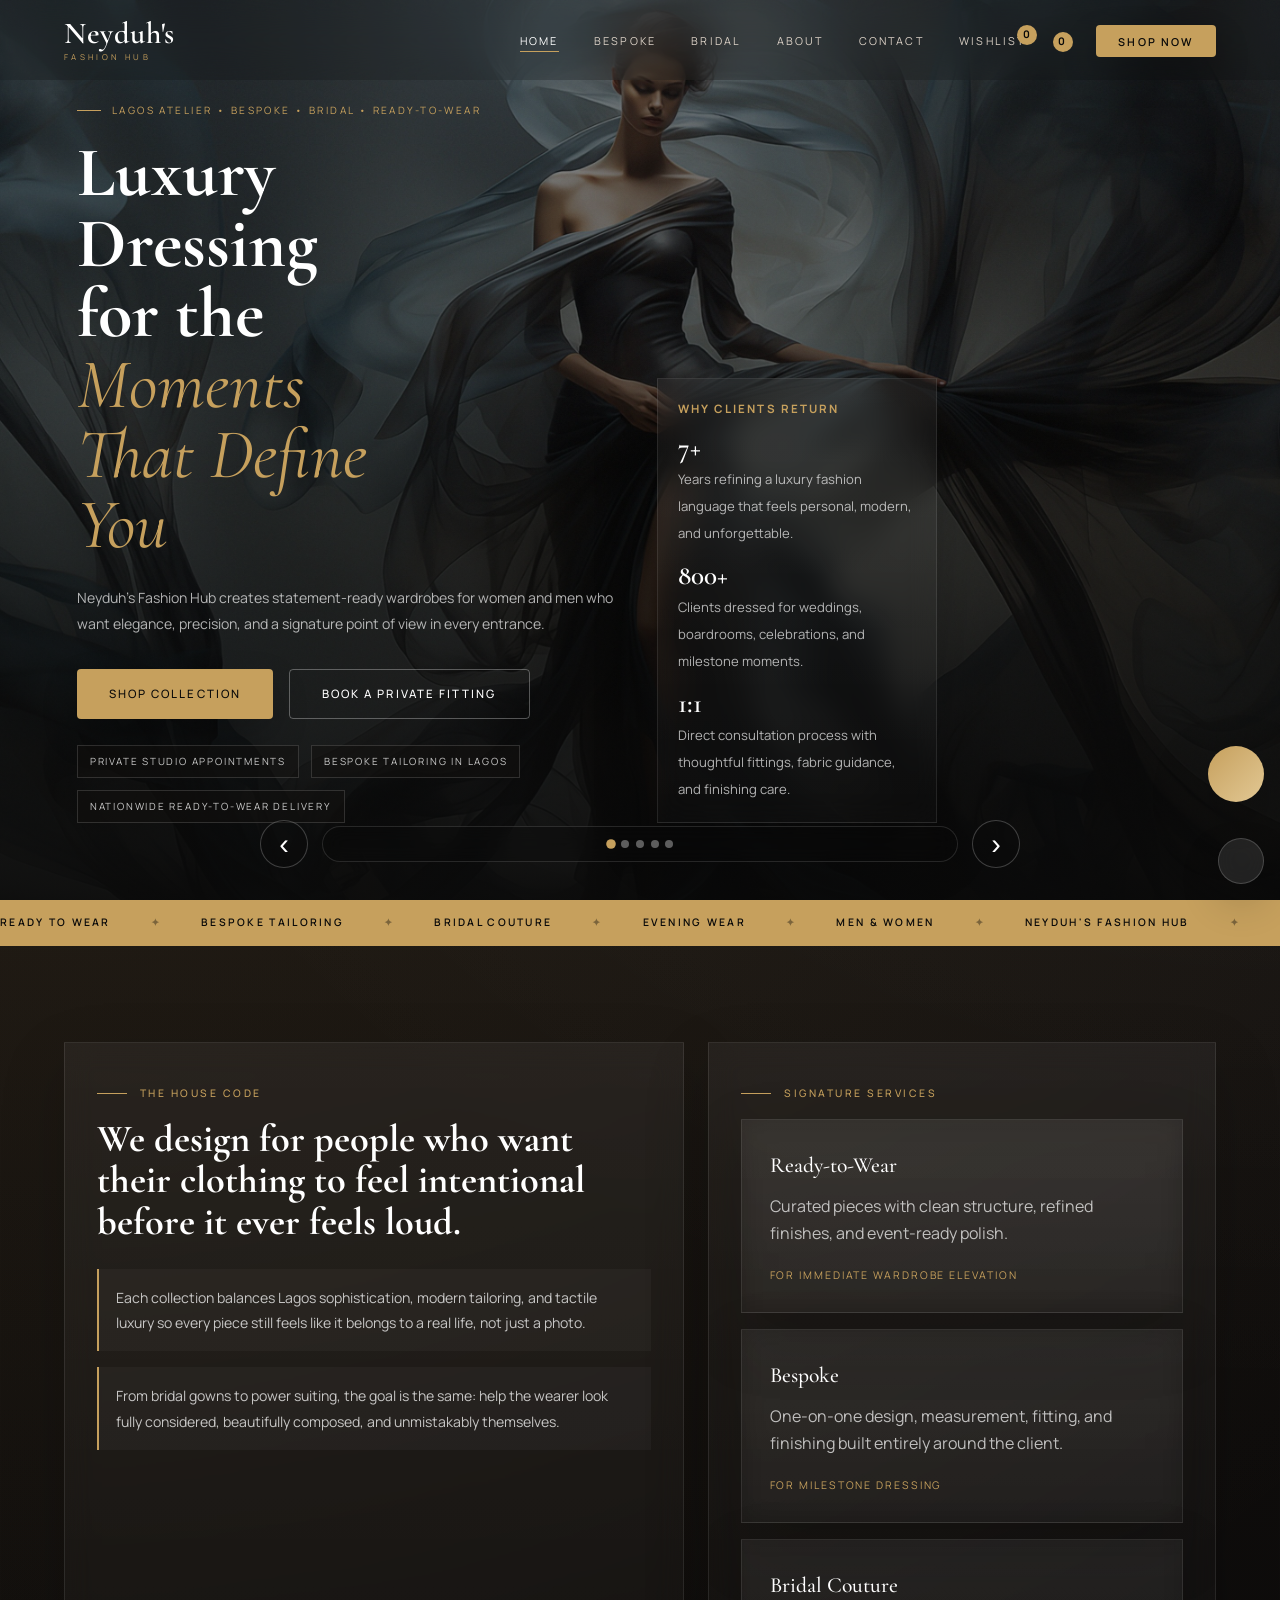
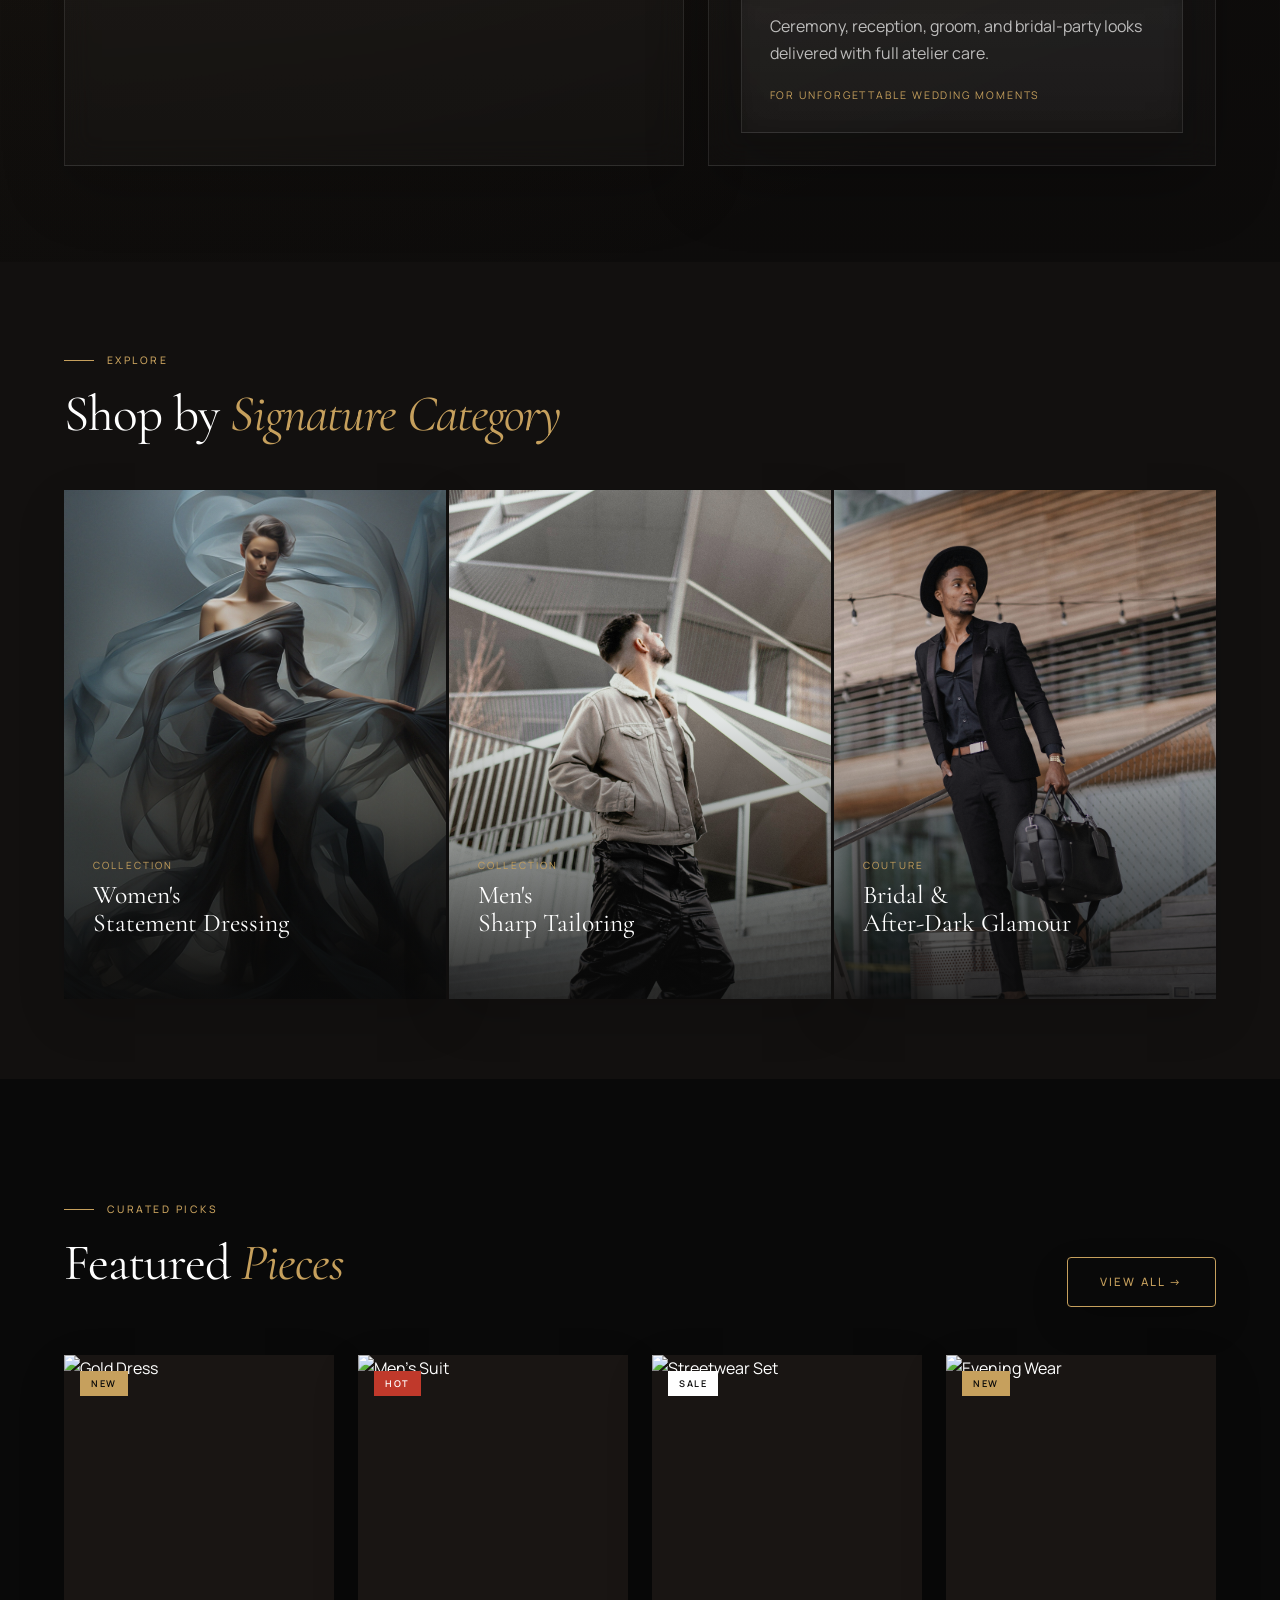
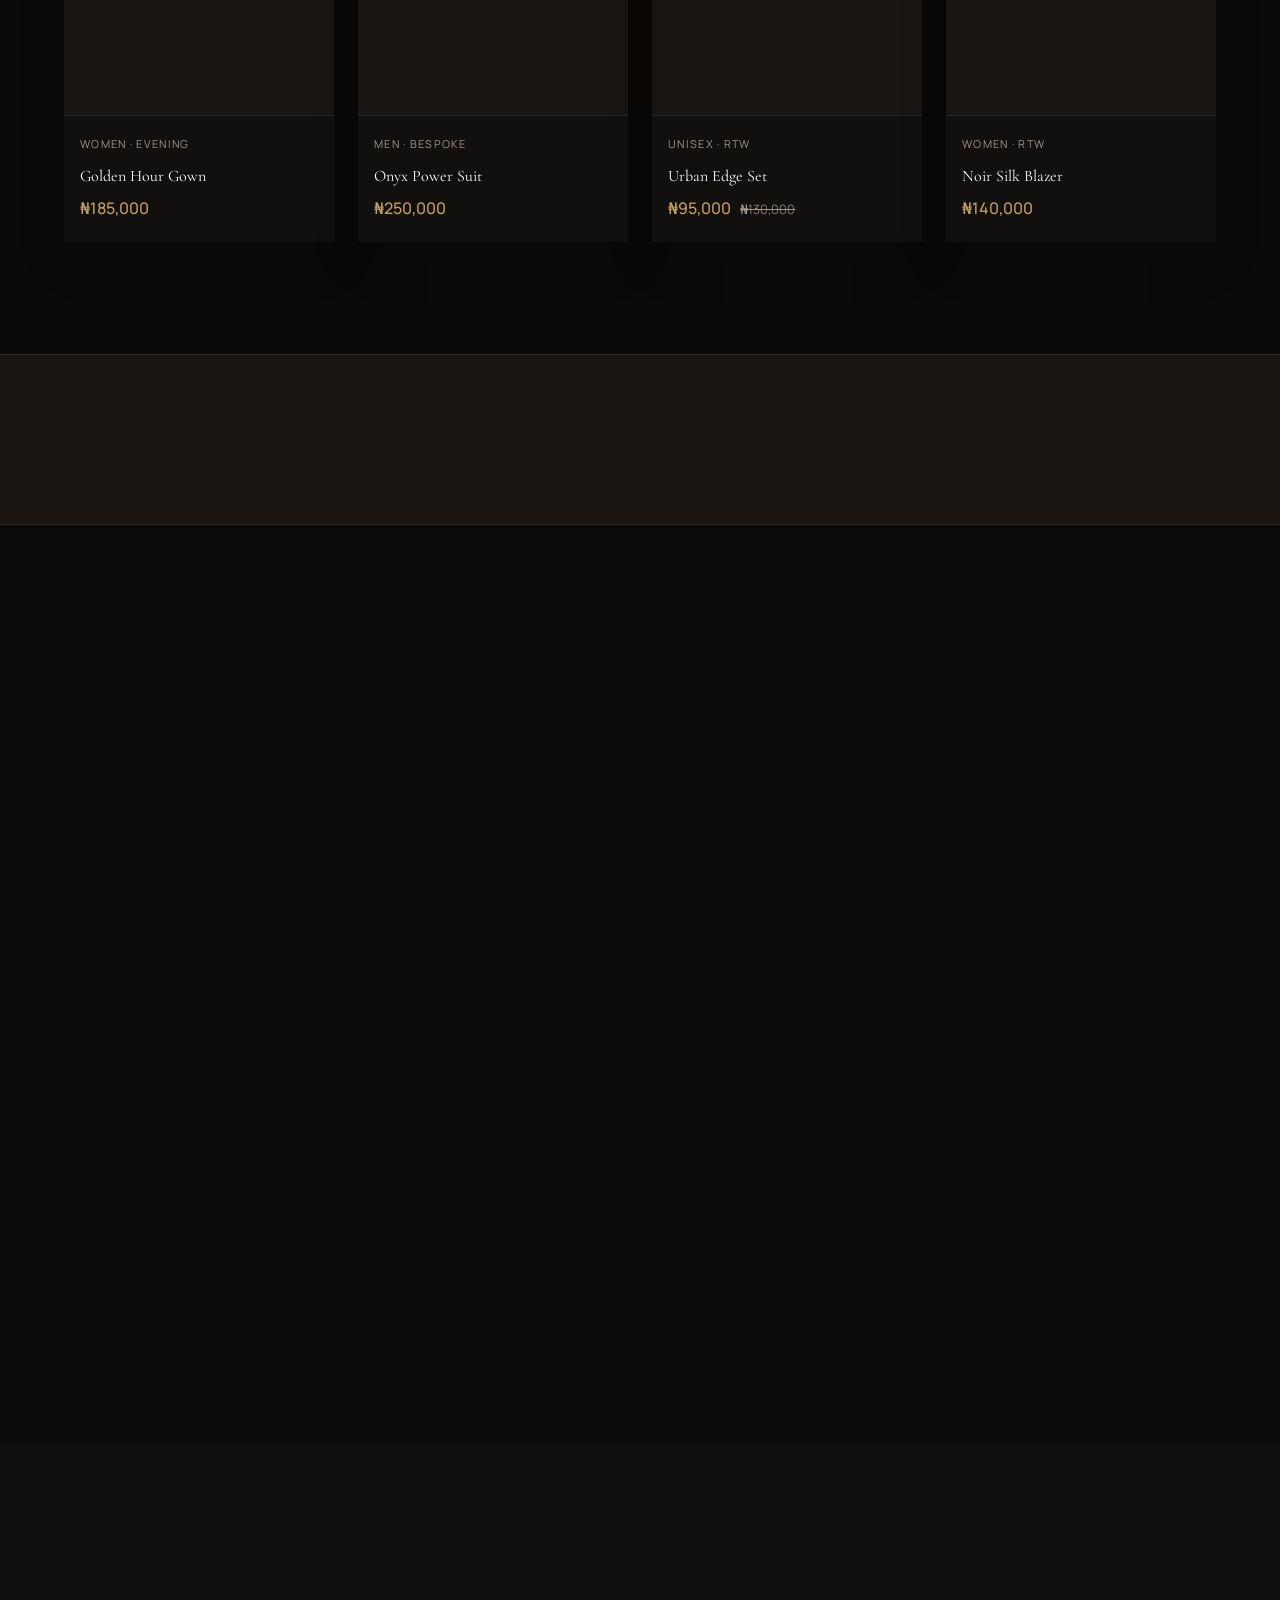
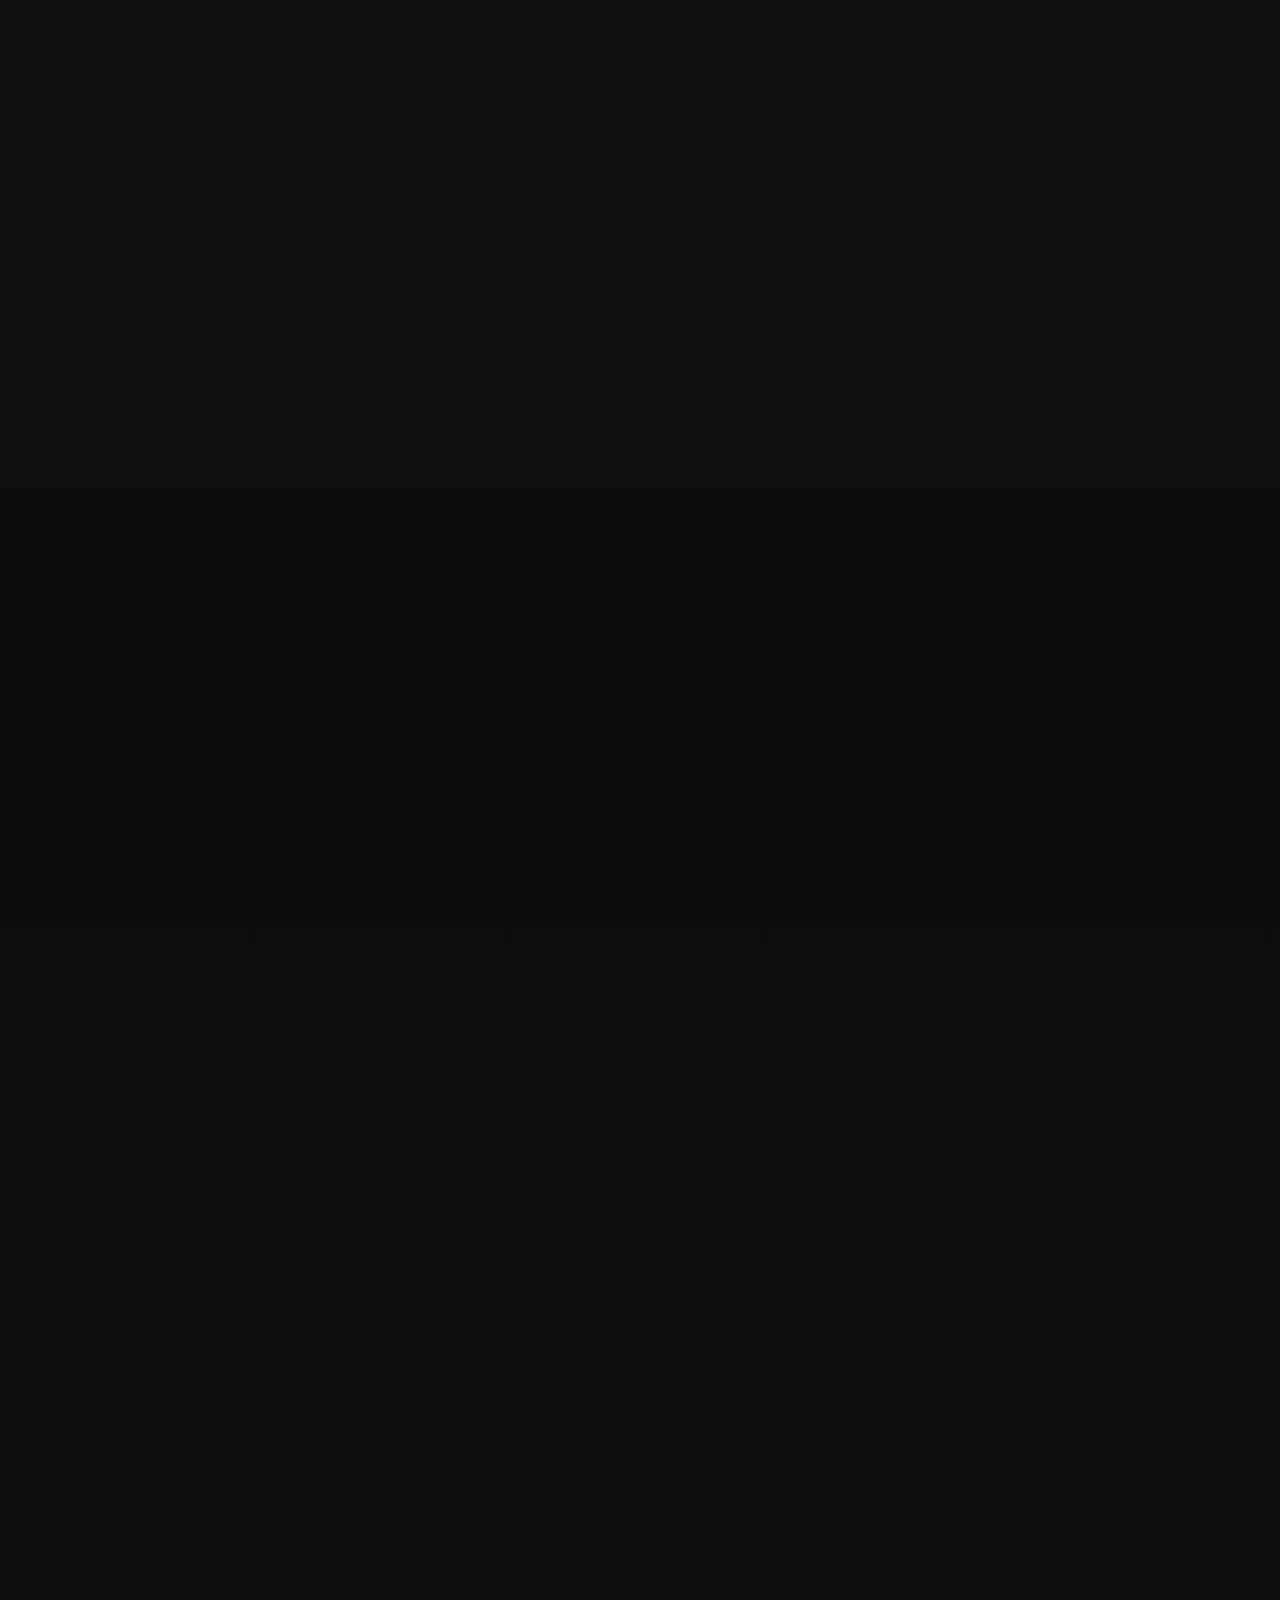
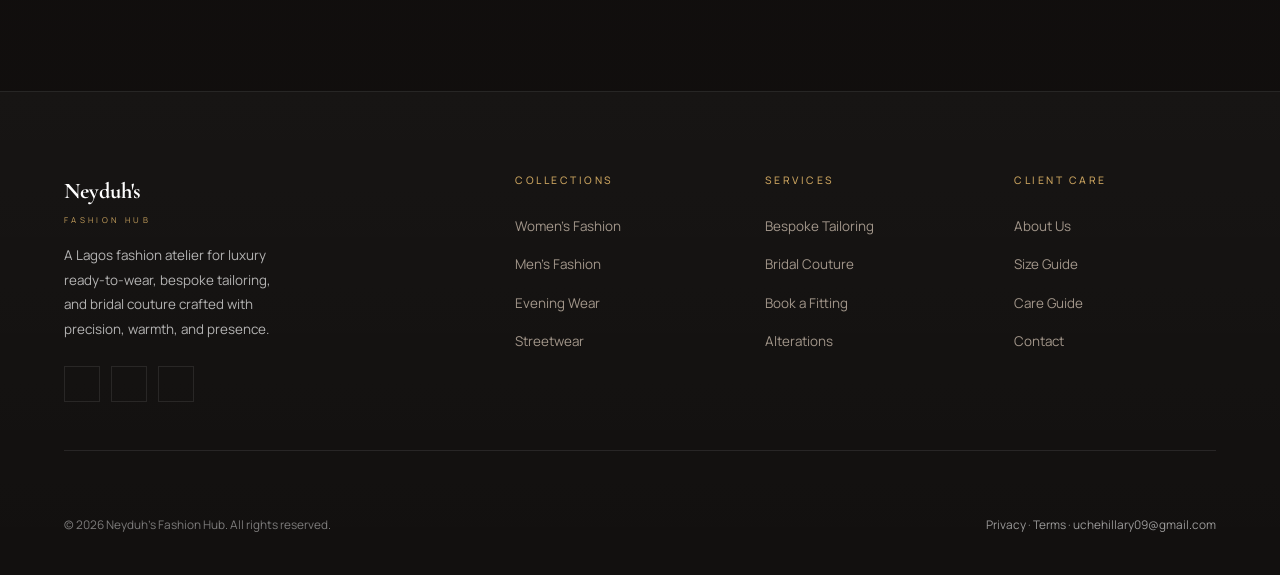
==== index.html @ 530072f4 "initial commit" ====
﻿<!DOCTYPE html>
<html lang="en">
<head>
  <meta charset="UTF-8"/>
  <meta name="viewport" content="width=device-width, initial-scale=1.0"/>
  <title>Neyduh's Fashion Hub | Lagos Luxury Fashion Atelier</title>
  <meta name="description" content="Neyduh's Fashion Hub is a Lagos fashion atelier creating luxury ready-to-wear, bespoke tailoring, and bridal couture for women and men."/>
  <meta name="theme-color" content="#090909"/>
  <link rel="stylesheet" href="style.css"/>
  <link rel="stylesheet" href="https://cdnjs.cloudflare.com/ajax/libs/font-awesome/7.0.1/css/all.min.css">
</head>
<body class="home-page">

<a class="skip-link" href="#mainContent">Skip to content</a>

<!-- NAV -->
<nav class="nav">
  <a href="index.html" class="nav-logo">
    Neyduh's
    <span>Fashion Hub</span>
  </a>
  <ul class="nav-links">
    <li><a href="index.html" class="active">Home</a></li>
    <li><a href="bespoke.html">Bespoke</a></li>
    <li><a href="bridal.html">Bridal</a></li>
    <li><a href="about.html">About</a></li>
    <li><a href="contact.html">Contact</a></li>
    <li style="position:relative;"><a href="wishlist.html">Wishlist <span id="wishlistBadge" style="position:absolute;top:-8px;right:-12px;background:var(--gold);color:var(--black);width:20px;height:20px;border-radius:50%;display:flex;align-items:center;justify-content:center;font-size:0.65rem;font-weight:700;">0</span></a></li>
    <li style="position:relative;"><a href="cart.html"><i class="fa-solid fa-shopping-cart" style="font-size:1.1rem;"></i> <span id="cartBadge" style="position:absolute;top:-8px;right:-12px;background:var(--gold);color:var(--black);width:20px;height:20px;border-radius:50%;display:flex;align-items:center;justify-content:center;font-size:0.65rem;font-weight:700;">0</span></a></li>
    <li><a href="shop.html" class="nav-shop-btn">Shop Now</a></li>
  </ul>
  <button class="hamburger" aria-label="Menu" aria-expanded="false">
    <span></span><span></span><span></span>
  </button>
</nav>

<main id="mainContent">

<!-- HERO -->
<section class="hero">
  <div class="hero-slider-wrap">
    <div class="hero-left-img hero-slider" data-slider>
      <div class="hero-slide is-active">
        <img src="images/bluext2-ai-generated-8376452.jpg" alt="Fashion editorial look"/>
      </div>
      <div class="hero-slide">
        <img src="images/ben-iwara-Gs8BR2bjUgE-unsplash.jpg" alt="Atelier fashion portrait"/>
      </div>
      <div class="hero-slide">
        <img src="images/ayo-ogunseinde-UqT55tGBqzI-unsplash.jpg" alt="Luxury fashion portrait"/>
      </div>
      <div class="hero-slide">
        <img src="images/holly-pezant-anAbPzVEKSI-unsplash.jpg" alt="Couture bridal editorial"/>
      </div>
      <div class="hero-slide">
        <img src="images/trieuthien-fashion-show-8111584.jpg" alt="Runway-inspired fashion showcase"/>
      </div>
      <div class="hero-slider-controls" aria-label="Hero image slider controls">
        <button class="hero-slider-arrow" type="button" data-slider-prev aria-label="Previous slide">&#8249;</button>
        <div class="hero-slider-dots" role="tablist" aria-label="Select hero image">
          <button class="hero-slider-dot is-active" type="button" data-slider-dot aria-label="Show slide 1" aria-selected="true"></button>
          <button class="hero-slider-dot" type="button" data-slider-dot aria-label="Show slide 2" aria-selected="false"></button>
          <button class="hero-slider-dot" type="button" data-slider-dot aria-label="Show slide 3" aria-selected="false"></button>
          <button class="hero-slider-dot" type="button" data-slider-dot aria-label="Show slide 4" aria-selected="false"></button>
          <button class="hero-slider-dot" type="button" data-slider-dot aria-label="Show slide 5" aria-selected="false"></button>
        </div>
        <button class="hero-slider-arrow" type="button" data-slider-next aria-label="Next slide">&#8250;</button>
      </div>
    </div>
    <div class="hero-left-overlay"></div>
    <div class="hero-text">
      <div class="hero-tag">Lagos Atelier • Bespoke • Bridal • Ready-to-Wear</div>
      <div class="hero-intro-grid">
        <div class="hero-copy">
          <h1>Luxury Dressing for the <em>Moments That Define You</em></h1>
          <p class="hero-desc">Neyduh's Fashion Hub creates statement-ready wardrobes for women and men who want elegance, precision, and a signature point of view in every entrance.</p>
          <div class="hero-btns">
            <a href="shop.html" class="btn btn-gold">Shop Collection</a>
            <a href="contact.html" class="btn btn-outline">Book a Private Fitting</a>
          </div>
          <div class="hero-trust">
            <span>Private studio appointments</span>
            <span>Bespoke tailoring in Lagos</span>
            <span>Nationwide ready-to-wear delivery</span>
          </div>
        </div>
        <aside class="hero-aside-card reveal">
          <h3>Why Clients Return</h3>
          <div class="hero-aside-list">
            <div class="hero-aside-item">
              <strong>7+</strong>
              <span>Years refining a luxury fashion language that feels personal, modern, and unforgettable.</span>
            </div>
            <div class="hero-aside-item">
              <strong>800+</strong>
              <span>Clients dressed for weddings, boardrooms, celebrations, and milestone moments.</span>
            </div>
            <div class="hero-aside-item">
              <strong>1:1</strong>
              <span>Direct consultation process with thoughtful fittings, fabric guidance, and finishing care.</span>
            </div>
          </div>
        </aside>
      </div>
    </div>
  </div>
</section>

<!-- MARQUEE -->
<div class="marquee-strip">
  <div class="marquee-inner">
    <span>Ready to Wear</span><span class="dot"> ✦ </span>
    <span>Bespoke Tailoring</span><span class="dot"> ✦ </span>
    <span>Bridal Couture</span><span class="dot"> ✦ </span>
    <span>Evening Wear</span><span class="dot"> ✦ </span>
    <span>Men & Women</span><span class="dot"> ✦ </span>
    <span>Neyduh's Fashion Hub</span><span class="dot"> ✦ </span>
    <span>Premium Quality</span><span class="dot"> ✦ </span>
    <span>Private Fittings</span><span class="dot"> ✦ </span>
    <span>Ready to Wear</span><span class="dot"> ✦ </span>
    <span>Bespoke Tailoring</span><span class="dot"> ✦ </span>
    <span>Bridal Couture</span><span class="dot"> ✦ </span>
    <span>Evening Wear</span><span class="dot"> ✦ </span>
    <span>Men & Women</span><span class="dot"> ✦ </span>
    <span>Neyduh's Fashion Hub</span><span class="dot"> ✦ </span>
    <span>Premium Quality</span><span class="dot"> ✦ </span>
    <span>Private Fittings</span><span class="dot"> ✦ </span>
  </div>
</div>

<section class="brand-manifesto">
  <div class="manifesto-grid">
    <div class="manifesto-panel reveal">
      <div class="label">The House Code</div>
      <h2 class="manifesto-copy">We design for people who want their clothing to feel intentional before it ever feels loud.</h2>
      <div class="manifesto-notes">
        <div class="manifesto-note">Each collection balances Lagos sophistication, modern tailoring, and tactile luxury so every piece still feels like it belongs to a real life, not just a photo.</div>
        <div class="manifesto-note">From bridal gowns to power suiting, the goal is the same: help the wearer look fully considered, beautifully composed, and unmistakably themselves.</div>
      </div>
    </div>
    <div class="manifesto-panel reveal">
      <div class="label">Signature Services</div>
      <div class="service-grid">
        <article class="service-card">
          <h3>Ready-to-Wear</h3>
          <p>Curated pieces with clean structure, refined finishes, and event-ready polish.</p>
          <div class="service-meta">For immediate wardrobe elevation</div>
        </article>
        <article class="service-card">
          <h3>Bespoke</h3>
          <p>One-on-one design, measurement, fitting, and finishing built entirely around the client.</p>
          <div class="service-meta">For milestone dressing</div>
        </article>
        <article class="service-card">
          <h3>Bridal Couture</h3>
          <p>Ceremony, reception, groom, and bridal-party looks delivered with full atelier care.</p>
          <div class="service-meta">For unforgettable wedding moments</div>
        </article>
      </div>
    </div>
  </div>
</section>

<!-- CATEGORIES -->
<section class="categories-section">
  <div class="label reveal">Explore</div>
  <h2 class="section-title reveal">Shop by <em>Signature Category</em></h2>
  <div class="cat-grid">
    <a href="shop.html?cat=women" class="cat-card reveal">
      <img src="images/bluext2-ai-generated-8376452.jpg" alt="Women's fashion collection" style="object-position:top"/>
      <div class="cat-overlay">
        <div class="cat-label">Collection</div>
        <div class="cat-name">Women's<br>Statement Dressing</div>
        <div class="cat-link">Explore →</div>
      </div>
    </a>
    <a href="shop.html?cat=men" class="cat-card reveal">
      <img src="images/filip-rankovic-grobgaard-fDeUJwHy9RA-unsplash.jpg" alt="Men's fashion collection" style="object-position:top"/>
      <div class="cat-overlay">
        <div class="cat-label">Collection</div>
        <div class="cat-name">Men's<br>Sharp Tailoring</div>
        <div class="cat-link">Explore →</div>
      </div>
    </a>
    <a href="bridal.html" class="cat-card reveal">
      <img src="images/holly-pezant-anAbPzVEKSI-unsplash.jpg" alt="Bridal couture collection" style="object-position:top"/>
      <div class="cat-overlay">
        <div class="cat-label">Couture</div>
        <div class="cat-name">Bridal &<br>After-Dark Glamour</div>
        <div class="cat-link">Explore →</div>
      </div>
    </a>
  </div>
</section>

<!-- FEATURED PIECES -->
<section class="featured-section">
  <div style="display:flex;align-items:flex-start;justify-content:space-between;flex-wrap:wrap;gap:1rem;margin-bottom:3rem;">
    <div>
      <div class="label reveal">Curated Picks</div>
      <h2 class="section-title reveal">Featured <em>Pieces</em></h2>
    </div>
    <a href="shop.html" class="btn btn-outline-gold reveal" style="align-self:flex-end;">View All →</a>
  </div>
  <div class="featured-grid">
    <div class="featured-card reveal">
      <div class="featured-img">
        <img src="https://images.unsplash.com/photo-1594938298603-c8148c4dae35?w=600&q=80" alt="Gold Dress" style="object-position:top"/>
        <div class="featured-badge badge-new">New</div>
      </div>
      <div class="featured-info">
        <div class="featured-type">Women · Evening</div>
        <div class="featured-name">Golden Hour Gown</div>
        <div class="featured-price">₦185,000</div>
      </div>
    </div>
    <div class="featured-card reveal">
      <div class="featured-img">
        <img src="https://images.unsplash.com/photo-1607522370275-f14206abe5d3?w=600&q=80" alt="Men's Suit" style="object-position:top"/>
        <div class="featured-badge badge-hot">Hot</div>
      </div>
      <div class="featured-info">
        <div class="featured-type">Men · Bespoke</div>
        <div class="featured-name">Onyx Power Suit</div>
        <div class="featured-price">₦250,000</div>
      </div>
    </div>
    <div class="featured-card reveal">
      <div class="featured-img">
        <img src="https://images.unsplash.com/photo-1558618666-fcd25c85cd64?w=600&q=80" alt="Streetwear Set" style="object-position:top"/>
        <div class="featured-badge badge-sale">Sale</div>
      </div>
      <div class="featured-info">
        <div class="featured-type">Unisex · RTW</div>
        <div class="featured-name">Urban Edge Set</div>
        <div class="featured-price">₦95,000 <del>₦130,000</del></div>
      </div>
    </div>
    <div class="featured-card reveal">
      <div class="featured-img">
        <img src="https://images.unsplash.com/photo-1469334031218-e382a71b716b?w=600&q=80" alt="Evening Wear" style="object-position:top"/>
        <div class="featured-badge badge-new">New</div>
      </div>
      <div class="featured-info">
        <div class="featured-type">Women · RTW</div>
        <div class="featured-name">Noir Silk Blazer</div>
        <div class="featured-price">₦140,000</div>
      </div>
    </div>
  </div>
</section>

<!-- STATS -->
<div class="stats-bar">
  <div class="stats-inner">
    <div>
      <div class="stat-num reveal" data-target="7" data-suffix="+">7+</div>
      <div class="stat-label reveal">Years in Fashion</div>
    </div>
    <div>
      <div class="stat-num reveal" data-target="800" data-suffix="+">800+</div>
      <div class="stat-label reveal">Happy Clients</div>
    </div>
    <div>
      <div class="stat-num reveal" data-target="500" data-suffix="+">500+</div>
      <div class="stat-label reveal">Pieces Created</div>
    </div>
    <div>
      <div class="stat-num reveal" data-target="100" data-suffix="%">100%</div>
      <div class="stat-label reveal">Satisfaction Rate</div>
    </div>
  </div>
</div>

<section class="atelier-section">
  <div class="atelier-grid">
    <div class="atelier-image reveal">
      <img src="images/ben-iwara-HTx0r7lJvbk-unsplash.jpg" alt="Designer working on luxury tailoring details"/>
    </div>
    <div class="atelier-card reveal">
      <div class="label">Atelier Experience</div>
      <h2 class="section-title">From First Consultation to <em>Final Reveal</em></h2>
      <p class="section-sub">The Neyduh process is calm, hands-on, and deeply considered. We guide fit, proportion, fabrication, and finishing so the final garment feels effortless on the body and unmistakable in the room.</p>
      <ul class="atelier-list">
        <li><strong>Private design consultation:</strong> we begin with the occasion, mood, body language, and the image you want to leave behind.</li>
        <li><strong>Fabric and silhouette direction:</strong> we help you choose drape, weight, finish, and detailing that match your exact moment.</li>
        <li><strong>Fittings and refinements:</strong> nothing is rushed. Every adjustment is made until the piece carries the right presence.</li>
      </ul>
      <a href="bespoke.html" class="btn btn-gold">Explore Bespoke</a>
    </div>
  </div>
</section>

<!-- TESTIMONIALS -->
<section class="testimonials-section">
  <div class="label reveal">Client Love</div>
  <h2 class="section-title reveal">What They're <em>Saying</em></h2>
  <div class="t-grid">
    <div class="t-card reveal">
      <div class="t-stars">★★★★★</div>
      <p>Neyduh's completely transformed my wardrobe. The bespoke suit I got for my promotion ceremony was absolutely impeccable. Worth every kobo.</p>
      <div class="t-author">
        <div class="t-avatar">BO</div>
        <div>
          <div class="t-name">Babatunde Oyelaran</div>
          <div class="t-role">Corporate Executive, Lagos</div>
        </div>
      </div>
    </div>
    <div class="t-card reveal">
      <div class="t-stars">★★★★★</div>
      <p>My wedding gown was a literal dream. They listened to every detail I described and delivered something even better than I imagined. Absolutely magical.</p>
      <div class="t-author">
        <div class="t-avatar">CI</div>
        <div>
          <div class="t-name">Chioma Ike</div>
          <div class="t-role">Bride, Class of 2024</div>
        </div>
      </div>
    </div>
    <div class="t-card reveal">
      <div class="t-stars">★★★★★</div>
      <p>I've shopped here 4 times now. The quality never disappoints. Their RTW pieces are premium and the service is always warm and professional.</p>
      <div class="t-author">
        <div class="t-avatar">FA</div>
        <div>
          <div class="t-name">Fatima Abubakar</div>
          <div class="t-role">Fashion Blogger, Abuja</div>
        </div>
      </div>
    </div>
  </div>
</section>

<section class="concierge-section">
  <div class="concierge-grid">
    <div class="concierge-panel reveal">
      <div class="label">Luxury Concierge</div>
      <h2 class="section-title">Need Something More <em>Personal?</em></h2>
      <p>If you have an event date, a wedding brief, or a wardrobe gap that needs solving beautifully, start with a direct conversation. We will guide the right service, timeline, and next step without guesswork.</p>
      <ul class="concierge-list">
        <li><strong>Ready-to-wear enquiries</strong> for sizes, pricing, delivery, and availability.</li>
        <li><strong>Bespoke consultations</strong> for custom suits, occasionwear, and statement looks.</li>
        <li><strong>Bridal planning</strong> for gowns, groom looks, bridesmaids, and reception changes.</li>
      </ul>
      <div class="hero-btns">
        <a href="contact.html" class="btn btn-gold">Start a Private Enquiry</a>
        <a href="https://wa.me/2348076550226" target="_blank" rel="noreferrer" class="btn btn-outline-gold">Chat on WhatsApp</a>
      </div>
    </div>
    <div class="story-card reveal">
      <figure>
        <img src="images/rich-soul-lrlMIJM4rFI-unsplash.jpg" alt="Luxury eveningwear styling from Neyduh's Fashion Hub"/>
      </figure>
      <div class="micro-pill">Signature Mood</div>
      <h3>Quiet confidence, polished glamour, and tailoring that still feels alive.</h3>
      <ul class="story-list">
        <li>Designed for women and men who want presence without noise.</li>
        <li>Built around movement, fit, and the emotion of the occasion.</li>
        <li>Delivered with the warmth of a personal atelier, not a faceless storefront.</li>
      </ul>
    </div>
  </div>
</section>

<!-- FOOTER -->
</main>
<footer>
  <div class="footer-grid">
    <div class="footer-brand">
      <a href="index.html" class="footer-logo">Neyduh's <span>Fashion Hub</span></a>
      <p>A Lagos fashion atelier for luxury ready-to-wear, bespoke tailoring, and bridal couture crafted with precision, warmth, and presence.</p>
      <div class="social-links">
        <a href="contact.html" class="social-link" aria-label="Contact"><i class="fa-regular fa-envelope"></i></a>
        <a href="https://mail.google.com/mail/?view=cm&fs=1&to=uchehillary09@gmail.com" target="_blank" rel="noopener noreferrer" class="social-link" aria-label="Email"><i class="fa-solid fa-at"></i></a>
        <a href="https://wa.me/2348076550226" class="social-link" aria-label="WhatsApp"><i class="fa-brands fa-whatsapp"></i></a>
      </div>
    </div>
    <div class="footer-col">
      <h4>Collections</h4>
      <ul>
        <li><a href="shop.html">Women's Fashion</a></li>
        <li><a href="shop.html">Men's Fashion</a></li>
        <li><a href="shop.html">Evening Wear</a></li>
        <li><a href="shop.html">Streetwear</a></li>
      </ul>
    </div>
    <div class="footer-col">
      <h4>Services</h4>
      <ul>
        <li><a href="bespoke.html">Bespoke Tailoring</a></li>
        <li><a href="bridal.html">Bridal Couture</a></li>
        <li><a href="contact.html">Book a Fitting</a></li>
        <li><a href="contact.html">Alterations</a></li>
      </ul>
    </div>
    <div class="footer-col">
      <h4>Client Care</h4>
      <ul>
        <li><a href="about.html">About Us</a></li>
        <li><a href="size-guide.html">Size Guide</a></li>
        <li><a href="care-guide.html">Care Guide</a></li>
        <li><a href="contact.html">Contact</a></li>
      </ul>
    </div>
  </div>
  <div class="footer-bottom">
    <span>&copy; <span data-current-year></span> Neyduh's Fashion Hub. All rights reserved.</span>
    <span><a href="privacy.html">Privacy</a> · <a href="terms.html">Terms</a> · <a href="mailto:uchehillary09@gmail.com">uchehillary09@gmail.com</a></span>
  </div>
</footer>

<script src="script.js"></script>
<a class="whatsapp-float" href="https://wa.me/2348076550226" target="_blank" rel="noreferrer" aria-label="Chat on WhatsApp"><i class="fa-brands fa-whatsapp" aria-hidden="true"></i></a>
<a class="back-to-top" href="#mainContent" aria-label="Back to top"><i class="fa-solid fa-arrow-up" aria-hidden="true"></i></a>
</body>
</html>
---- style.css ----
@import url('https://fonts.googleapis.com/css2?family=Cormorant+Garamond:wght@400;500;600;700&family=Manrope:wght@300;400;500;600;700&display=swap');

/* ══════════════════════════════
   RESET & ROOT
══════════════════════════════ */
*, *::before, *::after { box-sizing: border-box; margin: 0; padding: 0; }
html { scroll-behavior: smooth; font-size: 16px; }
html { color-scheme: dark; }

:root {
  --black:      #090909;
  --black2:     #12100f;
  --black3:     #191513;
  --black4:     #231d1a;
  --white:      #ffffff;
  --off-white:  #f7f0e7;
  --gold:       #c6a05d;
  --gold-light: #e2c894;
  --gold-dim:   #886331;
  --gold-bg:    rgba(198,160,93,0.1);
  --gray:       #a2968a;
  --gray-light: #dbd1c6;
  --border:     rgba(255,255,255,0.09);
  --border-gold:rgba(198,160,93,0.28);
  --serif:      'Cormorant Garamond', Georgia, serif;
  --sans:       'Manrope', sans-serif;
  --radius:     4px;
  --max-width:  1280px;
  --trans:      0.35s cubic-bezier(0.4, 0, 0.2, 1);
}

body {
  font-family: var(--sans);
  background:
    radial-gradient(circle at top left, rgba(198,160,93,0.15), transparent 28%),
    radial-gradient(circle at top right, rgba(255,255,255,0.06), transparent 20%),
    linear-gradient(180deg, #15110f 0%, #090909 40%, #120f0e 100%);
  color: var(--white);
  font-weight: 400;
  line-height: 1.7;
  overflow-x: hidden;
  position: relative;
}

body::before,
body::after {
  content: '';
  position: fixed;
  inset: 0;
  pointer-events: none;
}

body::before {
  background:
    linear-gradient(90deg, rgba(255,255,255,0.03) 1px, transparent 1px),
    linear-gradient(rgba(255,255,255,0.03) 1px, transparent 1px);
  background-size: 72px 72px;
  opacity: 0.08;
  z-index: -2;
}

body::after {
  background:
    radial-gradient(circle at 20% 15%, rgba(198,160,93,0.08), transparent 20%),
    radial-gradient(circle at 80% 25%, rgba(255,255,255,0.05), transparent 18%),
    radial-gradient(circle at 50% 80%, rgba(198,160,93,0.05), transparent 24%);
  z-index: -1;
}

main {
  display: block;
}

a  { text-decoration: none; color: inherit; }
img { display: block; width: 100%; height: 100%; object-fit: cover; }
ul  { list-style: none; }

.skip-link {
  position: absolute;
  left: 1rem;
  top: -3rem;
  z-index: 5000;
  padding: 0.8rem 1rem;
  background: var(--gold);
  color: var(--black);
  font-size: 0.75rem;
  letter-spacing: 0.12em;
  text-transform: uppercase;
  transition: top var(--trans);
}

.skip-link:focus {
  top: 1rem;
}

.section-shell {
  width: min(100%, var(--max-width));
  margin: 0 auto;
}

/* Scrollbar */
::-webkit-scrollbar { width: 5px; }
::-webkit-scrollbar-track { background: var(--black2); }
::-webkit-scrollbar-thumb { background: var(--gold-dim); border-radius: 3px; }

/* ══════════════════════════════
   NAVBAR
══════════════════════════════ */
.nav {
  position: fixed;
  top: 0; left: 0; right: 0;
  z-index: 1000;
  display: flex;
  align-items: center;
  justify-content: space-between;
  padding: 1.5rem 5%;
  transition: background var(--trans), padding var(--trans), border-bottom var(--trans);
}
.nav.scrolled {
  background: rgba(10,10,10,0.96);
  backdrop-filter: blur(20px);
  padding: 1rem 5%;
  border-bottom: 1px solid var(--border);
}

.nav-logo {
  font-family: var(--serif);
  font-size: 1.5rem;
  font-weight: 700;
  color: var(--white);
  letter-spacing: 0.04em;
  line-height: 1;
}
.nav-logo span {
  display: block;
  font-size: 0.5rem;
  font-family: var(--sans);
  font-weight: 400;
  letter-spacing: 0.35em;
  text-transform: uppercase;
  color: var(--gold);
  margin-top: 3px;
}

.nav-links {
  display: flex;
  align-items: center;
  gap: 2.2rem;
}
.nav-links a {
  font-size: 0.72rem;
  font-weight: 400;
  letter-spacing: 0.16em;
  text-transform: uppercase;
  color: var(--gray-light);
  position: relative;
  transition: color var(--trans);
}
.nav-links a::after {
  content: '';
  position: absolute;
  bottom: -4px; left: 0;
  width: 0; height: 1px;
  background: var(--gold);
  transition: width var(--trans);
}
.nav-links a:hover,
.nav-links a.active { color: var(--white); }
.nav-links a:hover::after,
.nav-links a.active::after { width: 100%; }

.nav-shop-btn {
  background: var(--gold) !important;
  color: var(--black) !important;
  padding: 0.55rem 1.4rem;
  border-radius: var(--radius);
  font-weight: 600 !important;
  transition: background var(--trans), transform var(--trans) !important;
}
.nav-shop-btn:hover { background: var(--gold-light) !important; transform: translateY(-1px); }
.nav-shop-btn::after { display: none !important; }

.hamburger {
  display: none;
  flex-direction: column;
  align-items: center;
  justify-content: center;
  gap: 5px;
  background: none;
  border: none;
  cursor: pointer;
  padding: 4px;
}
.hamburger span {
  display: block;
  width: 24px; height: 1.5px;
  background: var(--white);
  transition: var(--trans);
}

/* ══════════════════════════════
   BUTTONS
══════════════════════════════ */
.btn {
  display: inline-flex;
  align-items: center;
  gap: 0.5rem;
  padding: 0.9rem 2rem;
  font-family: var(--sans);
  font-size: 0.72rem;
  font-weight: 500;
  letter-spacing: 0.18em;
  text-transform: uppercase;
  border: none;
  cursor: pointer;
  border-radius: var(--radius);
  transition: var(--trans);
}
.btn-gold {
  background: var(--gold);
  color: var(--black);
}
.btn-gold:hover {
  background: var(--gold-light);
  transform: translateY(-2px);
  box-shadow: 0 8px 24px rgba(201,168,76,0.3);
}
.btn-white {
  background: var(--white);
  color: var(--black);
}
.btn-white:hover {
  background: var(--off-white);
  transform: translateY(-2px);
  box-shadow: 0 8px 24px rgba(255,255,255,0.12);
}
.btn-outline {
  background: transparent;
  border: 1px solid rgba(255,255,255,0.3);
  color: var(--white);
}
.btn-outline:hover {
  border-color: var(--gold);
  color: var(--gold);
  transform: translateY(-2px);
}
.btn-outline-gold {
  background: transparent;
  border: 1px solid var(--gold);
  color: var(--gold);
}
.btn-outline-gold:hover {
  background: var(--gold);
  color: var(--black);
  transform: translateY(-2px);
}

/* ══════════════════════════════
   SECTION COMMONS
══════════════════════════════ */
section { padding: 7rem 5%; }

.label {
  display: inline-flex;
  align-items: center;
  gap: 0.8rem;
  font-size: 0.65rem;
  letter-spacing: 0.28em;
  text-transform: uppercase;
  color: var(--gold);
  margin-bottom: 1rem;
  font-weight: 500;
}
.label::before {
  content: '';
  width: 30px; height: 1px;
  background: var(--gold);
}

.section-title {
  font-family: var(--serif);
  font-size: clamp(2rem, 4vw, 3.4rem);
  font-weight: 400;
  color: var(--white);
  line-height: 1.1;
  margin-bottom: 1rem;
}
.section-title em { font-style: italic; color: var(--gold); }

.section-sub {
  color: var(--gray);
  font-size: 0.92rem;
  max-width: 500px;
  margin-bottom: 3rem;
  line-height: 1.85;
}

/* ══════════════════════════════
   HERO
══════════════════════════════ */
.hero {
  position: relative;
  padding: 0;
  height: 100vh;
  height: 100svh;
  min-height: 680px;
  display: block;
  overflow: hidden;
}

.hero-slider-wrap {
  position: relative;
  background: var(--black2);
  display: flex;
  align-items: flex-end;
  padding: 0 6% 7%;
  min-height: 100%;
  overflow: hidden;
}
.hero-left-img {
  position: absolute;
  inset: 0;
}
.hero-slide {
  position: absolute;
  inset: 0;
  opacity: 0;
  transition: opacity 0.8s ease;
}
.hero-slide.is-active { opacity: 1; }
.hero-left-img img {
  object-position: center top;
  filter: brightness(0.55);
  transform: scale(1.03);
  transition: transform 5s ease;
}
.hero-slide.is-active img {
  transform: scale(1.08);
}
.hero-left-overlay {
  position: absolute;
  inset: 0;
  background: linear-gradient(to top, rgba(10,10,10,0.85) 0%, rgba(10,10,10,0.1) 60%);
}

.hero-text { position: relative; z-index: 2; }
.hero-slider-controls {
  position: absolute;
  left: 50%;
  bottom: 2rem;
  transform: translateX(-50%);
  z-index: 3;
  display: flex;
  align-items: center;
  justify-content: space-between;
  gap: 0.9rem;
  width: min(92%, 760px);
}
.hero-slider-arrow {
  width: 3rem;
  height: 3rem;
  flex: 0 0 auto;
  border: 1px solid rgba(255,255,255,0.22);
  border-radius: 999px;
  background: rgba(10,10,10,0.4);
  color: var(--white);
  font-size: 1.8rem;
  line-height: 1;
  cursor: pointer;
  transition: var(--trans);
}
.hero-slider-arrow:hover {
  background: var(--gold);
  border-color: var(--gold);
  color: var(--black);
}
.hero-slider-dots {
  display: flex;
  align-items: center;
  justify-content: center;
  gap: 0.42rem;
  flex: 1;
  min-width: 0;
  padding: 0.8rem 0.9rem;
  border-radius: 999px;
  border: 1px solid rgba(255,255,255,0.12);
  background: rgba(10,10,10,0.32);
  backdrop-filter: blur(10px);
}
.hero-slider-dot {
  width: 0.5rem;
  height: 0.5rem;
  border: none;
  border-radius: 999px;
  background: rgba(255,255,255,0.35);
  cursor: pointer;
  transition: transform var(--trans), background var(--trans), opacity var(--trans);
}
.hero-slider-dot.is-active {
  background: var(--gold);
  transform: scale(1.2);
}
.hero-slider-arrow:focus-visible,
.hero-slider-dot:focus-visible {
  outline: 2px solid var(--gold-light);
  outline-offset: 3px;
}

.hero-tag {
  display: inline-flex;
  align-items: center;
  gap: 0.7rem;
  font-size: 0.63rem;
  letter-spacing: 0.28em;
  text-transform: uppercase;
  color: var(--gold);
  margin-bottom: 1.2rem;
  opacity: 0;
  animation: fadeUp 0.8s 0.3s forwards;
}
.hero-tag::before { content: ''; width: 24px; height: 1px; background: var(--gold); }

.hero h1 {
  font-family: var(--serif);
  font-size: clamp(2.8rem, 5.5vw, 5rem);
  font-weight: 700;
  line-height: 1.0;
  color: var(--white);
  margin-bottom: 1.5rem;
  opacity: 0;
  animation: fadeUp 0.8s 0.5s forwards;
}
.hero h1 em { font-style: italic; color: var(--gold); font-weight: 400; }

.hero-desc {
  font-size: 0.88rem;
  color: rgba(255,255,255,0.6);
  max-width: 380px;
  line-height: 1.85;
  margin-bottom: 2rem;
  opacity: 0;
  animation: fadeUp 0.8s 0.7s forwards;
}

.hero-btns {
  display: flex;
  gap: 1rem;
  flex-wrap: wrap;
  opacity: 0;
  animation: fadeUp 0.8s 0.9s forwards;
}


/* ══════════════════════════════
   MARQUEE
══════════════════════════════ */
.marquee-strip {
  overflow: hidden;
  background: var(--gold);
  padding: 0.9rem 0;
}
.marquee-inner {
  display: flex;
  gap: 2.5rem;
  animation: marquee 22s linear infinite;
  white-space: nowrap;
}
.marquee-inner span {
  font-size: 0.65rem;
  letter-spacing: 0.22em;
  text-transform: uppercase;
  color: var(--black);
  font-weight: 600;
  flex-shrink: 0;
}
.marquee-inner .dot { color: rgba(10,10,10,0.4); }

/* ══════════════════════════════
   CATEGORIES (HOME)
══════════════════════════════ */
.categories-section { background: var(--black2); padding-top: 5rem; padding-bottom: 5rem; }

.cat-grid {
  display: grid;
  grid-template-columns: repeat(3, 1fr);
  gap: 3px;
  margin-top: 3rem;
}
.cat-card {
  position: relative;
  aspect-ratio: 3/4;
  overflow: hidden;
  cursor: pointer;
  background: var(--black3);
}
.cat-card img {
  transition: transform 0.7s ease;
  object-position: top;
}
.cat-card:hover img { transform: scale(1.06); }
.cat-overlay {
  position: absolute;
  inset: 0;
  background: linear-gradient(to top, rgba(10,10,10,0.85) 0%, rgba(10,10,10,0.1) 55%);
  display: flex;
  flex-direction: column;
  justify-content: flex-end;
  padding: 2rem 1.8rem;
  transition: background var(--trans);
}
.cat-card:hover .cat-overlay {
  background: linear-gradient(to top, rgba(10,10,10,0.9) 0%, rgba(10,10,10,0.2) 55%);
}
.cat-label {
  font-size: 0.62rem;
  letter-spacing: 0.22em;
  text-transform: uppercase;
  color: var(--gold);
  margin-bottom: 0.4rem;
}
.cat-name {
  font-family: var(--serif);
  font-size: 1.6rem;
  font-weight: 400;
  color: var(--white);
  margin-bottom: 0.8rem;
  line-height: 1.1;
}
.cat-link {
  font-size: 0.65rem;
  letter-spacing: 0.2em;
  text-transform: uppercase;
  color: var(--gold);
  display: inline-flex;
  align-items: center;
  gap: 0.5rem;
  opacity: 0;
  transform: translateY(8px);
  transition: var(--trans);
}
.cat-card:hover .cat-link { opacity: 1; transform: translateY(0); }

/* ══════════════════════════════
   FEATURED PIECES (HOME)
══════════════════════════════ */
.featured-section { background: var(--black); }

.featured-grid {
  display: grid;
  grid-template-columns: repeat(4, 1fr);
  gap: 1.5rem;
  margin-top: 3rem;
}
.featured-card {
  cursor: pointer;
  background: var(--black2);
  position: relative;
}
.featured-img {
  aspect-ratio: 3/4;
  overflow: hidden;
  position: relative;
  background: var(--black3);
}
.featured-img img { transition: transform 0.6s ease; object-position: top; }
.featured-card:hover .featured-img img { transform: scale(1.05); }

.featured-badge {
  position: absolute;
  top: 1rem; left: 1rem;
  font-size: 0.58rem;
  letter-spacing: 0.16em;
  text-transform: uppercase;
  font-weight: 600;
  padding: 0.28rem 0.7rem;
  z-index: 2;
}
.badge-new { background: var(--gold); color: var(--black); }
.badge-hot { background: #c0392b; color: var(--white); }
.badge-sale { background: var(--white); color: var(--black); }

.featured-info {
  padding: 1.2rem 1rem;
  border-top: 1px solid var(--border);
}
.featured-name {
  font-family: var(--serif);
  font-size: 1rem;
  color: var(--white);
  margin-bottom: 0.3rem;
}
.featured-type {
  font-size: 0.68rem;
  letter-spacing: 0.12em;
  text-transform: uppercase;
  color: var(--gray);
  margin-bottom: 0.6rem;
}
.featured-price {
  font-size: 1rem;
  font-weight: 500;
  color: var(--gold);
}
.featured-price del {
  font-size: 0.8rem;
  color: var(--gray);
  margin-left: 0.4rem;
  font-weight: 300;
}

/* ══════════════════════════════
   BESPOKE STRIP (HOME)
══════════════════════════════ */
.bespoke-strip {
  background: var(--black3);
  display: grid;
  grid-template-columns: 1fr 1fr;
  min-height: 520px;
  overflow: hidden;
}
.bs-img {
  position: relative;
  overflow: hidden;
  background: var(--black4);
}
.bs-img img { object-position: top center; }
.bs-img::after {
  content: '';
  position: absolute;
  inset: 0;
  background: rgba(10,10,10,0.3);
}
.bs-text {
  background: var(--black2);
  padding: 5rem;
  display: flex;
  flex-direction: column;
  justify-content: center;
  position: relative;
}
.bs-text::before {
  content: '';
  position: absolute;
  top: 0; left: 0;
  width: 100%; height: 2px;
  background: linear-gradient(90deg, var(--gold), transparent);
}
.bs-steps {
  display: flex;
  flex-direction: column;
  gap: 1.4rem;
  margin: 2rem 0;
}
.bs-step {
  display: flex;
  gap: 1.2rem;
  align-items: flex-start;
  padding: 1rem;
  border: 1px solid var(--border);
  transition: border-color var(--trans), background var(--trans);
}
.bs-step:hover { border-color: var(--border-gold); background: var(--gold-bg); }
.bs-num {
  font-family: var(--serif);
  font-size: 1.8rem;
  font-weight: 400;
  color: var(--gold-dim);
  line-height: 1;
  flex-shrink: 0;
  width: 1.8rem;
}
.bs-step h4 { font-size: 0.9rem; color: var(--white); margin-bottom: 0.2rem; font-weight: 500; }
.bs-step p { font-size: 0.8rem; color: var(--gray); line-height: 1.7; }

/* ══════════════════════════════
   SHOP PAGE
══════════════════════════════ */
.shop-hero {
  padding: 10rem 5% 4rem;
  background: var(--black2);
  border-bottom: 1px solid var(--border);
  position: relative;
  overflow: hidden;
}
.shop-hero::before {
  content: 'SHOP';
  position: absolute;
  font-family: var(--serif);
  font-size: 22vw;
  font-weight: 700;
  color: rgba(201,168,76,0.04);
  right: -2%;
  top: 50%;
  transform: translateY(-50%);
  pointer-events: none;
  letter-spacing: -0.02em;
}

.shop-toolbar {
  background: var(--black2);
  border-bottom: 1px solid var(--border);
  padding: 1rem 5%;
  display: flex;
  align-items: center;
  justify-content: space-between;
  gap: 1rem;
  flex-wrap: wrap;
  position: sticky;
  top: 68px;
  z-index: 90;
}
.filter-tabs {
  display: flex;
  gap: 0.5rem;
  flex-wrap: wrap;
}
.filter-tab {
  background: transparent;
  border: 1px solid var(--border);
  color: var(--gray);
  padding: 0.42rem 1rem;
  font-family: var(--sans);
  font-size: 0.68rem;
  letter-spacing: 0.14em;
  text-transform: uppercase;
  cursor: pointer;
  border-radius: 20px;
  transition: var(--trans);
  font-weight: 400;
}
.filter-tab:hover,
.filter-tab.active {
  border-color: var(--gold);
  color: var(--gold);
  background: var(--gold-bg);
}
.shop-count {
  font-size: 0.75rem;
  color: var(--gray);
  letter-spacing: 0.08em;
}
.shop-sort {
  background: var(--black3);
  border: 1px solid var(--border);
  color: var(--gray);
  padding: 0.42rem 1rem;
  font-family: var(--sans);
  font-size: 0.72rem;
  outline: none;
  cursor: pointer;
  appearance: none;
}

.shop-section { background: var(--black); padding: 3rem 5% 6rem; }

.shop-grid {
  display: grid;
  grid-template-columns: repeat(3, 1fr);
  gap: 2rem;
}

.shop-card {
  background: var(--black2);
  cursor: pointer;
  position: relative;
  transition: transform var(--trans), box-shadow var(--trans);
}
.shop-card:hover {
  transform: translateY(-4px);
  box-shadow: 0 12px 40px rgba(0,0,0,0.5);
}

.shop-card-img {
  position: relative;
  aspect-ratio: 3/4;
  overflow: hidden;
  background: var(--black3);
}
.shop-card-img img { transition: transform 0.7s ease; object-position: top; }
.shop-card:hover .shop-card-img img { transform: scale(1.06); }

.shop-card-badge {
  position: absolute;
  top: 1rem; left: 1rem;
  font-size: 0.58rem;
  letter-spacing: 0.14em;
  text-transform: uppercase;
  font-weight: 600;
  padding: 0.28rem 0.75rem;
  z-index: 2;
}

.shop-card-actions {
  position: absolute;
  bottom: 1rem;
  left: 1rem;
  right: 1rem;
  display: flex;
  gap: 0.5rem;
  opacity: 0;
  transform: translateY(8px);
  transition: var(--trans);
  z-index: 2;
}
.shop-card:hover .shop-card-actions { opacity: 1; transform: translateY(0); }
.action-btn {
  flex: 1;
  background: var(--gold);
  color: var(--black);
  border: none;
  padding: 0.6rem;
  font-family: var(--sans);
  font-size: 0.65rem;
  letter-spacing: 0.14em;
  text-transform: uppercase;
  font-weight: 600;
  cursor: pointer;
  transition: var(--trans);
}
.action-btn:hover { background: var(--gold-light); }
.action-btn-outline {
  flex: 0 0 42px;
  background: rgba(10,10,10,0.85);
  border: 1px solid rgba(255,255,255,0.2);
  color: var(--white);
  display: flex;
  align-items: center;
  justify-content: center;
  font-size: 1rem;
  cursor: pointer;
  transition: var(--trans);
}
.action-btn-outline:hover { border-color: var(--gold); color: var(--gold); }

.shop-card-info {
  padding: 1.2rem 1.2rem 1.4rem;
  border-top: 1px solid var(--border);
}
.shop-card-category {
  font-size: 0.62rem;
  letter-spacing: 0.18em;
  text-transform: uppercase;
  color: var(--gold);
  margin-bottom: 0.3rem;
}
.shop-card-name {
  font-family: var(--serif);
  font-size: 1.1rem;
  color: var(--white);
  margin-bottom: 0.5rem;
  font-weight: 400;
}
.shop-card-desc {
  font-size: 0.8rem;
  color: var(--gray);
  line-height: 1.7;
  margin-bottom: 0.8rem;
}
.shop-card-footer {
  display: flex;
  align-items: center;
  justify-content: space-between;
}
.shop-card-price {
  font-size: 1.1rem;
  font-weight: 600;
  color: var(--gold);
}
.shop-card-price del {
  font-size: 0.78rem;
  color: var(--gray);
  font-weight: 300;
  margin-left: 0.4rem;
}
.shop-card-sizes {
  display: flex;
  gap: 0.3rem;
}
.size-dot {
  width: 24px; height: 24px;
  border: 1px solid var(--border);
  display: flex; align-items: center; justify-content: center;
  font-size: 0.55rem;
  letter-spacing: 0;
  color: var(--gray);
  border-radius: 2px;
}

/* ══════════════════════════════
   TESTIMONIALS
══════════════════════════════ */
.testimonials-section { background: var(--black2); }
.t-grid {
  display: grid;
  grid-template-columns: repeat(3, 1fr);
  gap: 1.5rem;
  margin-top: 3rem;
}
.t-card {
  background: var(--black3);
  border: 1px solid var(--border);
  padding: 2rem;
  position: relative;
  transition: border-color var(--trans);
}
.t-card:hover { border-color: var(--border-gold); }
.t-card::before {
  content: '\201C';
  font-family: var(--serif);
  font-size: 5rem;
  color: rgba(201,168,76,0.1);
  position: absolute;
  top: 0.5rem; right: 1.5rem;
  line-height: 1;
}
.t-stars { color: var(--gold); font-size: 0.7rem; letter-spacing: 0.2em; margin-bottom: 1rem; }
.t-card p {
  font-size: 0.88rem;
  color: rgba(255,255,255,0.6);
  font-style: italic;
  line-height: 1.85;
  margin-bottom: 1.5rem;
}
.t-author { display: flex; align-items: center; gap: 0.8rem; }
.t-avatar {
  width: 38px; height: 38px;
  border-radius: 50%;
  background: linear-gradient(135deg, var(--gold-dim), var(--gold));
  display: flex; align-items: center; justify-content: center;
  font-size: 0.85rem;
  font-weight: 600;
  color: var(--black);
  flex-shrink: 0;
}
.t-name { font-size: 0.85rem; color: var(--white); font-weight: 500; }
.t-role { font-size: 0.72rem; color: var(--gray); }

/* ══════════════════════════════
   BOOKING / CONTACT FORM
══════════════════════════════ */
.booking-section {
  background: var(--black3);
  position: relative;
  overflow: hidden;
}
.booking-section::before {
  content: '';
  position: absolute;
  inset: 0;
  background: radial-gradient(ellipse 50% 60% at 80% 50%, rgba(201,168,76,0.06), transparent 70%);
}

.booking-layout {
  display: grid;
  grid-template-columns: 1fr 1.5fr;
  gap: 6rem;
  align-items: start;
  position: relative;
}

.booking-info h2 {
  font-family: var(--serif);
  font-size: clamp(2rem, 3vw, 2.8rem);
  font-weight: 400;
  line-height: 1.15;
  margin-bottom: 1rem;
}
.booking-info h2 em { font-style: italic; color: var(--gold); }
.booking-info p { color: var(--gray); font-size: 0.9rem; line-height: 1.85; margin-bottom: 2rem; }

.info-cards { display: flex; flex-direction: column; gap: 1rem; }
.info-card {
  display: flex;
  gap: 1rem;
  align-items: flex-start;
  padding: 1.2rem;
  background: var(--black2);
  border: 1px solid var(--border);
  transition: border-color var(--trans);
}
.info-card:hover { border-color: var(--border-gold); }
.info-card-icon { font-size: 1.2rem; flex-shrink: 0; }
.info-card-text strong {
  display: block;
  font-size: 0.78rem;
  letter-spacing: 0.1em;
  text-transform: uppercase;
  color: var(--white);
  margin-bottom: 0.15rem;
  font-weight: 500;
}
.info-card-text span { font-size: 0.8rem; color: var(--gray); }

.booking-form-wrap {
  background: var(--black2);
  border: 1px solid var(--border);
  padding: 2.5rem;
}
.booking-form-wrap h3 {
  font-family: var(--serif);
  font-size: 1.6rem;
  font-weight: 400;
  margin-bottom: 0.4rem;
}
.booking-form-wrap > p {
  color: var(--gray);
  font-size: 0.84rem;
  margin-bottom: 2rem;
}

.form { display: flex; flex-direction: column; gap: 1.1rem; }
.form-row { display: grid; grid-template-columns: 1fr 1fr; gap: 1.1rem; }
.form-group { display: flex; flex-direction: column; gap: 0.4rem; }
.form-group label {
  font-size: 0.65rem;
  letter-spacing: 0.18em;
  text-transform: uppercase;
  color: var(--gray);
  font-weight: 400;
}
.form-group input,
.form-group select,
.form-group textarea {
  background: var(--black3);
  border: 1px solid var(--border);
  color: var(--white);
  padding: 0.8rem 1rem;
  border-radius: var(--radius);
  font-family: var(--sans);
  font-size: 0.88rem;
  font-weight: 300;
  outline: none;
  resize: none;
  transition: border-color var(--trans);
  -webkit-appearance: none;
}
.form-group input::placeholder,
.form-group textarea::placeholder { color: #444; }
.form-group input:focus,
.form-group select:focus,
.form-group textarea:focus { border-color: var(--gold); }
.form-group select option { background: var(--black3); }

/* ══════════════════════════════
   ABOUT PAGE
══════════════════════════════ */
.about-hero-split {
  display: grid;
  grid-template-columns: 1fr 1fr;
  min-height: 580px;
}
.about-img-side {
  position: relative;
  overflow: hidden;
  background: var(--black3);
}
.about-img-side img {
  object-position: top center;
  transition: transform 0.8s ease;
}
.about-img-side::after {
  content: '';
  position: absolute;
  inset: 0;
  background: rgba(10,10,10,0.08);
  transition: background var(--trans);
}
.about-img-side:hover img {
  transform: scale(1.04);
}
.about-img-side:hover::after {
  background: rgba(10,10,10,0.36);
}
.about-designer-overlay {
  position: absolute;
  inset: 0;
  z-index: 2;
  display: flex;
  flex-direction: column;
  justify-content: flex-end;
  align-items: flex-start;
  gap: 0.35rem;
  padding: 2.2rem;
  opacity: 0;
  transform: translateY(14px);
  transition: opacity var(--trans), transform var(--trans);
  pointer-events: none;
}
.about-img-side:hover .about-designer-overlay {
  opacity: 1;
  transform: translateY(0);
}
.about-designer-label {
  font-size: 0.66rem;
  letter-spacing: 0.22em;
  text-transform: uppercase;
  color: rgba(255,255,255,0.72);
}
.about-designer-name {
  font-family: var(--serif);
  font-size: clamp(2rem, 3.5vw, 3rem);
  font-weight: 400;
  color: var(--white);
  line-height: 1;
}
.about-text-side {
  background: var(--black2);
  padding: 6rem 5rem;
  display: flex;
  flex-direction: column;
  justify-content: center;
}
.about-text-side p {
  color: var(--gray);
  font-size: 0.92rem;
  line-height: 1.9;
  margin-bottom: 1.2rem;
}
.about-quote {
  border-left: 2px solid var(--gold);
  padding: 0.8rem 1.5rem;
  margin: 1.5rem 0;
  font-family: var(--serif);
  font-size: 1.2rem;
  font-style: italic;
  color: var(--white);
  line-height: 1.6;
}

.values-grid {
  display: grid;
  grid-template-columns: repeat(3,1fr);
  gap: 1px;
  background: var(--border);
  border: 1px solid var(--border);
  margin-top: 3rem;
}
.value-card {
  background: var(--black2);
  padding: 2.5rem 2rem;
  transition: background var(--trans);
}
.value-card:hover { background: var(--black3); }
.value-icon { font-size: 1.8rem; margin-bottom: 1rem; }
.value-card h4 {
  font-family: var(--serif);
  font-size: 1.1rem;
  color: var(--white);
  margin-bottom: 0.4rem;
  font-weight: 400;
}
.value-card p { font-size: 0.82rem; color: var(--gray); line-height: 1.8; }

/* ══════════════════════════════
   STATS BAR
══════════════════════════════ */
.stats-bar {
  background: var(--black3);
  border-top: 1px solid var(--border);
  border-bottom: 1px solid var(--border);
  padding: 3rem 5%;
}
.stats-inner {
  display: grid;
  grid-template-columns: repeat(4, 1fr);
  gap: 2rem;
  text-align: center;
}
.stat-num {
  font-family: var(--serif);
  font-size: 3rem;
  font-weight: 400;
  color: var(--gold);
  line-height: 1;
  margin-bottom: 0.4rem;
}
.stat-label {
  font-size: 0.68rem;
  letter-spacing: 0.18em;
  text-transform: uppercase;
  color: var(--gray);
}

/* ══════════════════════════════
   INSTAGRAM GRID
══════════════════════════════ */
.ig-section { background: var(--black); padding: 4rem 0; }
.ig-header {
  display: flex;
  align-items: flex-start;
  justify-content: space-between;
  padding: 0 5%;
  margin-bottom: 1.5rem;
  flex-wrap: wrap;
  gap: 1rem;
}
.ig-grid {
  display: grid;
  grid-template-columns: repeat(6, 1fr);
  gap: 3px;
  padding: 0 5%;
}
.ig-item {
  aspect-ratio: 1;
  overflow: hidden;
  cursor: pointer;
  position: relative;
  background: var(--black3);
}
.ig-item img { transition: transform 0.6s ease; }
.ig-item:hover img { transform: scale(1.08); }
.ig-item::after {
  content: '';
  position: absolute;
  inset: 0;
  background: rgba(201,168,76,0);
  transition: background var(--trans);
}
.ig-item:hover::after { background: rgba(201,168,76,0.15); }

/* ══════════════════════════════
   PAGE HERO (inner pages)
══════════════════════════════ */
.page-hero {
  padding: 10rem 5% 5rem;
  background: var(--black2);
  border-bottom: 1px solid var(--border);
  position: relative;
  overflow: hidden;
}
.page-hero::after {
  content: '';
  position: absolute;
  bottom: 0; left: 0;
  width: 100%; height: 1px;
  background: linear-gradient(90deg, var(--gold), transparent);
  opacity: 0.4;
}
.page-hero h1 {
  font-family: var(--serif);
  font-size: clamp(2.5rem, 5vw, 4.5rem);
  font-weight: 400;
  line-height: 1.08;
  color: var(--white);
}
.page-hero h1 em { font-style: italic; color: var(--gold); }
.page-hero p {
  color: var(--gray);
  font-size: 0.92rem;
  max-width: 500px;
  margin-top: 1rem;
  line-height: 1.85;
}

/* ══════════════════════════════
   FOOTER
══════════════════════════════ */
footer {
  background: var(--black2);
  border-top: 1px solid var(--border);
  padding: 5rem 5% 2.5rem;
}
.footer-grid {
  display: grid;
  grid-template-columns: 2fr 1fr 1fr 1fr;
  gap: 4rem;
  margin-bottom: 4rem;
  padding-bottom: 3rem;
  border-bottom: 1px solid var(--border);
}
.footer-logo {
  font-family: var(--serif);
  font-size: 1.4rem;
  font-weight: 700;
  color: var(--white);
  display: block;
  margin-bottom: 0.5rem;
}
.footer-logo span {
  display: block;
  font-size: 0.5rem;
  font-family: var(--sans);
  font-weight: 400;
  letter-spacing: 0.32em;
  text-transform: uppercase;
  color: var(--gold);
  margin-top: 3px;
}
.footer-brand p {
  font-size: 0.84rem;
  color: var(--gray);
  max-width: 230px;
  margin: 1rem 0 1.5rem;
  line-height: 1.85;
}
.social-links { display: flex; gap: 0.7rem; }
.social-link {
  width: 36px; height: 36px;
  border: 1px solid var(--border);
  display: flex; align-items: center; justify-content: center;
  font-size: 0.8rem;
  color: var(--gray);
  transition: var(--trans);
  font-weight: 500;
}
.social-link:hover { border-color: var(--gold); color: var(--gold); }

.footer-col h4 {
  font-size: 0.65rem;
  letter-spacing: 0.22em;
  text-transform: uppercase;
  color: var(--gold);
  margin-bottom: 1.4rem;
  font-weight: 500;
}
.footer-col ul { display: flex; flex-direction: column; gap: 0.7rem; }
.footer-col a {
  font-size: 0.84rem;
  color: var(--gray);
  transition: color var(--trans);
}
.footer-col a:hover { color: var(--white); }

.footer-bottom {
  display: flex;
  align-items: center;
  justify-content: space-between;
  font-size: 0.74rem;
  color: #444;
  flex-wrap: wrap;
  gap: 1rem;
}
.footer-bottom a { color: #555; transition: color var(--trans); }
.footer-bottom a:hover { color: var(--gold); }

/* ══════════════════════════════
   TOAST
══════════════════════════════ */
.toast {
  position: fixed;
  bottom: 2.5rem; right: 2.5rem;
  background: var(--black2);
  color: var(--white);
  padding: 1rem 1.6rem;
  border-left: 3px solid var(--gold);
  font-size: 0.84rem;
  box-shadow: 0 8px 32px rgba(0,0,0,0.4);
  z-index: 3000;
  opacity: 0;
  transform: translateY(12px);
  transition: var(--trans);
  max-width: 320px;
  pointer-events: none;
}
.toast.show { opacity: 1; transform: translateY(0); }

/* ══════════════════════════════
   ANIMATIONS & REVEAL
══════════════════════════════ */
@keyframes fadeUp {
  from { opacity: 0; transform: translateY(22px); }
  to   { opacity: 1; transform: translateY(0); }
}
@keyframes fadeIn {
  from { opacity: 0; }
  to   { opacity: 1; }
}
@keyframes marquee {
  from { transform: translateX(0); }
  to   { transform: translateX(-50%); }
}

.reveal {
  opacity: 0;
  transform: translateY(24px);
  transition: opacity 0.65s ease var(--reveal-delay, 0s), transform 0.65s ease var(--reveal-delay, 0s);
}
.reveal.visible { opacity: 1; transform: translateY(0); }

/* ══════════════════════════════
   ELITE PASS OVERRIDES
══════════════════════════════ */
body.nav-open { overflow: hidden; }

.nav {
  padding: 1.2rem 5%;
  background: rgba(9,9,9,0.18);
  backdrop-filter: blur(22px);
}

.nav.scrolled {
  background: rgba(9,9,9,0.88);
  box-shadow: 0 18px 40px rgba(0,0,0,0.22);
}

.nav-logo {
  font-size: 1.9rem;
  font-weight: 600;
  letter-spacing: 0.02em;
}

.nav-logo span,
.footer-logo span {
  letter-spacing: 0.42em;
}

.nav-links a {
  font-size: 0.68rem;
  letter-spacing: 0.2em;
}

.nav-shop-btn,
.btn-gold,
.btn-outline-gold {
  box-shadow: 0 16px 36px rgba(0,0,0,0.18);
}

.label,
.hero-tag,
.shop-count,
.stat-label,
.footer-col h4 {
  letter-spacing: 0.24em;
}

.section-title {
  letter-spacing: -0.02em;
}

.section-sub,
.hero-desc,
.footer-brand p,
.t-card p,
.shop-card-desc,
.contact-lead {
  color: rgba(255,255,255,0.68);
}

.toast {
  border-left-width: 2px;
  background: rgba(18,16,15,0.95);
  backdrop-filter: blur(16px);
  box-shadow: 0 24px 60px rgba(0,0,0,0.32);
}

.whatsapp-float {
  position: fixed;
  right: 1rem;
  bottom: 6.1rem;
  z-index: 3000;
  display: inline-flex;
  align-items: center;
  justify-content: center;
  width: 56px;
  height: 56px;
  border-radius: 50%;
  background: linear-gradient(135deg, var(--gold), var(--gold-light));
  color: var(--black);
  font-size: 1.4rem;
  box-shadow: 0 24px 60px rgba(0,0,0,0.28);
  transition: transform var(--trans), box-shadow var(--trans), opacity var(--trans);
}

.back-to-top {
  position: fixed;
  right: 1rem;
  bottom: 1rem;
  z-index: 2990;
  display: inline-flex;
  align-items: center;
  justify-content: center;
  width: 46px;
  height: 46px;
  border-radius: 50%;
  background: rgba(255,255,255,0.1);
  color: var(--gold);
  font-size: 1.1rem;
  border: 1px solid rgba(255,255,255,0.18);
  backdrop-filter: blur(10px);
  box-shadow: 0 18px 42px rgba(0,0,0,0.2);
  transition: transform var(--trans), box-shadow var(--trans), opacity var(--trans), background var(--trans);
}

.back-to-top:hover,
.back-to-top:focus-visible {
  transform: translateY(-2px);
  box-shadow: 0 24px 60px rgba(0,0,0,0.28);
  background: rgba(255,255,255,0.16);
  opacity: 1;
}

.back-to-top:focus-visible {
  outline: 2px solid var(--white);
  outline-offset: 4px;
}

.whatsapp-float:hover,
.whatsapp-float:focus-visible {
  transform: translateY(-2px);
  box-shadow: 0 30px 82px rgba(0,0,0,0.32);
  opacity: 0.98;
}

.whatsapp-float:focus-visible {
  outline: 2px solid var(--white);
  outline-offset: 4px;
}

footer {
  background:
    linear-gradient(180deg, rgba(255,255,255,0.02), rgba(255,255,255,0)),
    var(--black2);
}

.footer-grid {
  gap: 3rem;
}

.footer-bottom {
  color: rgba(255,255,255,0.45);
}

.footer-bottom a {
  color: rgba(255,255,255,0.58);
}

.hero-slider-wrap {
  padding: 0 6% 6%;
}

.hero-text {
  width: min(100%, 860px);
}

.hero h1 {
  max-width: 9.4ch;
}

.hero-intro-grid {
  display: grid;
  grid-template-columns: minmax(0, 1fr) 280px;
  gap: 1.5rem;
  align-items: end;
}

.hero-copy p {
  max-width: 560px;
}

.hero-trust {
  display: flex;
  flex-wrap: wrap;
  gap: 0.75rem;
  margin-top: 1.6rem;
}

.hero-trust span,
.micro-pill {
  display: inline-flex;
  align-items: center;
  gap: 0.45rem;
  padding: 0.45rem 0.75rem;
  border: 1px solid rgba(255,255,255,0.14);
  background: rgba(18,16,15,0.5);
  font-size: 0.62rem;
  letter-spacing: 0.18em;
  text-transform: uppercase;
  color: rgba(255,255,255,0.78);
}

.hero-aside-card,
.manifesto-panel,
.service-card,
.atelier-card,
.concierge-panel,
.utility-card,
.story-card {
  border: 1px solid rgba(255,255,255,0.09);
  background: linear-gradient(180deg, rgba(255,255,255,0.05), rgba(255,255,255,0.02));
  backdrop-filter: blur(14px);
  box-shadow: 0 24px 60px rgba(0,0,0,0.18);
}

.hero-aside-card {
  padding: 1.25rem;
}

.hero-aside-card h3 {
  font-size: 0.72rem;
  letter-spacing: 0.18em;
  text-transform: uppercase;
  color: var(--gold);
  margin-bottom: 1rem;
}

.hero-aside-list {
  display: grid;
  gap: 1rem;
}

.hero-aside-item strong {
  display: block;
  font-family: var(--serif);
  font-size: 1.7rem;
  font-weight: 600;
  line-height: 1;
  margin-bottom: 0.2rem;
}

.hero-aside-item span {
  font-size: 0.82rem;
  color: rgba(255,255,255,0.68);
}

.brand-manifesto,
.atelier-section,
.concierge-section,
.utility-page {
  padding: 6rem 5%;
}

.manifesto-grid,
.atelier-grid,
.concierge-grid,
.story-grid,
.utility-grid {
  width: min(100%, var(--max-width));
  margin: 0 auto;
  display: grid;
  gap: 1.5rem;
}

.manifesto-grid,
.concierge-grid,
.story-grid {
  grid-template-columns: minmax(0, 1.1fr) minmax(300px, 0.9fr);
}

.manifesto-panel,
.concierge-panel,
.story-card {
  padding: 2rem;
}

.manifesto-copy {
  font-family: var(--serif);
  font-size: clamp(1.7rem, 3vw, 2.7rem);
  line-height: 1.08;
}

.manifesto-notes,
.story-list,
.utility-list {
  display: grid;
  gap: 1rem;
  margin-top: 1.6rem;
}

.manifesto-note,
.story-list li,
.utility-list li {
  padding: 1rem 1.05rem;
  border-left: 2px solid var(--gold);
  background: rgba(255,255,255,0.03);
  color: rgba(255,255,255,0.74);
  font-size: 0.88rem;
  line-height: 1.8;
}

.service-grid {
  display: grid;
  gap: 1rem;
  grid-template-columns: 1fr;
}

.utility-grid {
  grid-template-columns: repeat(3, minmax(0, 1fr));
}

.service-card,
.utility-card {
  padding: 1.7rem;
}

.service-card h3,
.atelier-card h3,
.utility-card h3 {
  font-family: var(--serif);
  font-size: 1.35rem;
  font-weight: 500;
  margin-bottom: 0.55rem;
}

.service-card p,
.atelier-card p,
.utility-card p,
.story-card p,
.concierge-panel p {
  color: rgba(255,255,255,0.7);
}

.service-meta {
  margin-top: 1.25rem;
  font-size: 0.66rem;
  letter-spacing: 0.18em;
  text-transform: uppercase;
  color: var(--gold);
}

.atelier-grid {
  grid-template-columns: minmax(0, 1.05fr) minmax(320px, 0.95fr);
  align-items: stretch;
}

.atelier-image {
  min-height: 520px;
  overflow: hidden;
  position: relative;
}

.atelier-image::after {
  content: '';
  position: absolute;
  inset: 0;
  background: linear-gradient(180deg, rgba(10,10,10,0.08), rgba(10,10,10,0.6));
}

.atelier-image img {
  transform: scale(1.02);
}

.atelier-card {
  padding: 2rem;
  display: flex;
  flex-direction: column;
  justify-content: center;
}

.atelier-list,
.concierge-list {
  display: grid;
  gap: 0.9rem;
  margin: 1.6rem 0;
}

.atelier-list li,
.concierge-list li {
  padding: 0.95rem 1rem;
  border: 1px solid rgba(255,255,255,0.08);
  background: rgba(255,255,255,0.02);
  font-size: 0.86rem;
  line-height: 1.75;
}

.concierge-panel strong,
.utility-card strong,
.story-card strong {
  color: var(--gold);
}

.featured-card,
.shop-card,
.t-card,
.value-card,
.cat-card,
.info-card,
.process-card,
.pricing-card,
.bridal-feat,
.tl-row,
.faq-q,
.contact-panel-card,
.contact-form-card,
.contact-aside {
  box-shadow: 0 18px 46px rgba(0,0,0,0.14);
}

.page-hero {
  padding-top: 11rem;
  background:
    radial-gradient(circle at top right, rgba(198,160,93,0.12), transparent 18%),
    var(--black2);
}

.page-hero .section-shell {
  display: grid;
  gap: 1.1rem;
}

.page-hero .micro-pill {
  width: fit-content;
}

.story-grid {
  align-items: start;
}

.story-card figure {
  aspect-ratio: 4 / 5;
  overflow: hidden;
  margin-bottom: 1rem;
}

.story-card img {
  transition: transform 0.8s ease;
}

.story-card:hover img {
  transform: scale(1.05);
}

.utility-page {
  background: var(--black2);
}

.utility-grid {
  gap: 1.25rem;
}

.utility-list {
  margin-top: 1.2rem;
}

.utility-card p + .utility-list {
  margin-top: 1rem;
}

.contact-inline-link,
.footer-bottom strong {
  color: var(--gold);
}

@media (prefers-reduced-motion: reduce) {
  *, *::before, *::after {
    animation: none !important;
    transition: none !important;
    scroll-behavior: auto !important;
  }

  .reveal {
    opacity: 1;
    transform: none;
  }
}

/* ══════════════════════════════
   RESPONSIVE
══════════════════════════════ */
@media (min-width: 1281px) {
  .about-hero-split { min-height: 406px; }
  .about-img-side { min-height: 406px; }
  .about-text-side { padding: 4rem 3.5rem; }
}

@media (max-width: 1280px) and (min-width: 901px) {
  .about-hero-split { min-height: 500px; }
  .about-img-side { min-height: 500px; }
  .about-text-side { padding: 4.25rem 3.25rem; }
}

@media (max-width: 1100px) {
  .hero-slider-wrap { min-height: 100vh; }
  .hero-intro-grid,
  .manifesto-grid,
  .atelier-grid,
  .concierge-grid,
  .story-grid { grid-template-columns: 1fr; }
  .featured-grid { grid-template-columns: repeat(2, 1fr); }
  .service-grid,
  .utility-grid { grid-template-columns: 1fr 1fr; }
  .shop-grid { grid-template-columns: repeat(2, 1fr); }
  .cat-grid { grid-template-columns: repeat(3, 1fr); }
}

@media (max-width: 900px) {
  .hamburger {
    display: flex;
    width: 44px;
    height: 44px;
    padding: 0;
    border: 1px solid rgba(255,255,255,0.14);
    border-radius: 999px;
    background: rgba(255,255,255,0.08);
    backdrop-filter: blur(16px);
  }
  .nav-links {
    display: none;
    position: absolute;
    top: 100%; left: 0; right: 0;
    background: rgba(10,10,10,0.88);
    backdrop-filter: blur(24px);
    box-shadow: 0 24px 55px rgba(0, 0, 0, 0.25);
    flex-direction: column;
    padding: 2rem 5%;
    gap: 1.6rem;
    border-bottom: 1px solid rgba(255,255,255,0.08);
  }
  .nav-links.open { display: flex; }
  .bespoke-strip { grid-template-columns: 1fr; }
  .bs-img { min-height: 320px; }
  .bs-text { padding: 3rem 5%; }
  .about-hero-split { grid-template-columns: 1fr; }
  .about-img-side { min-height: 320px; }
  .about-text-side { padding: 3rem 5%; }
  .booking-layout { grid-template-columns: 1fr; gap: 3rem; }
  .footer-grid { grid-template-columns: 1fr 1fr; gap: 2.5rem; }
  .t-grid { grid-template-columns: 1fr; }
  .values-grid { grid-template-columns: 1fr; }
  .cat-grid { grid-template-columns: 1fr 1fr; }
  .ig-grid { grid-template-columns: repeat(2, 1fr); }
  .stats-inner { grid-template-columns: 1fr 1fr; }
}

@media (max-width: 600px) {
  section { padding: 4rem 5%; }
  .brand-manifesto,
  .atelier-section,
  .concierge-section,
  .utility-page { padding: 4.5rem 5%; }
  .hero {
    padding: 0;
    height: auto;
    min-height: 100svh;
  }
  .hero-slider-wrap {
    padding: calc(clamp(6rem, 18vw, 7.25rem) + env(safe-area-inset-top, 0px)) 5% 7.5rem;
    align-items: flex-end;
    min-height: 100svh;
  }
  .hero-text { width: 100%; }
  .hero-desc { max-width: 100%; }
  .hero-slider-controls {
    bottom: 1.1rem;
    width: calc(100% - 1.6rem);
    gap: 0.45rem;
  }
  .hero-slider-dots {
    gap: 0.26rem;
    padding: 0.7rem 0.65rem;
  }
  .hero-slider-dot {
    width: 0.38rem;
    height: 0.38rem;
  }
  .hero-slider-arrow {
    width: 2.35rem;
    height: 2.35rem;
    font-size: 1.35rem;
  }
  .hero-intro-grid,
  .service-grid,
  .utility-grid { grid-template-columns: 1fr; }
  .hero-trust { gap: 0.55rem; }
  .shop-grid { grid-template-columns: 1fr 1fr; gap: 1rem; }
  .featured-grid { grid-template-columns: 1fr 1fr; gap: 1rem; }
  .cat-grid { grid-template-columns: 1fr 1fr; }
  .form-row { grid-template-columns: 1fr; }
  .footer-grid { grid-template-columns: 1fr; gap: 2rem; }
  .footer-bottom { flex-direction: column; text-align: center; }
  .ig-grid { grid-template-columns: repeat(2, 1fr); }
  .hero-btns { flex-direction: column; }
}

@media (max-width: 420px) {
  .shop-grid { grid-template-columns: 1fr; }
  .featured-grid { grid-template-columns: 1fr; }
}

/* ══════════════════════════════
   WISHLIST & CART STYLES
══════════════════════════════ */
.wishlist-item {
  animation: revealFade 0.8s ease var(--reveal-delay) both;
}

.wishlist-item img {
  width: 100%;
  height: 100%;
  object-fit: cover;
  display: block;
}

.wishlist-item .btn {
  width: 100%;
  text-align: center;
}

@media (max-width: 900px) {
  .wishlist-item {
    display: grid !important;
    grid-template-columns: 140px 1fr !important;
    gap: 1rem !important;
  }
}

@media (max-width: 600px) {
  .wishlist-item {
    grid-template-columns: 100px 1fr !important;
    gap: 0.8rem !important;
    padding: 1rem !important;
  }
  
  .wishlist-item .btn {
    padding: 0.55rem 0.8rem !important;
    font-size: 0.75rem !important;
  }
}

select {
  background: var(--black3) !important;
  color: var(--white) !important;
  border: 1px solid var(--gold) !important;
  border-radius: 0.5rem !important;
  padding: 0.75rem !important;
  font-family: var(--sans);
  font-size: 1rem;
  appearance: auto;
}

/* THEMED DROPDOWNS & CALENDARS */
select, select option, select optgroup, input[type="date"], input[type="datetime-local"], input[type="time"], input[type="month"] {
  background: var(--black3) !important;
  color: var(--white) !important;
  border: 1px solid var(--gold) !important;
  border-radius: 0.5rem !important;
  padding: 0.75rem !important;
  font-family: var(--sans);
  font-size: 1rem;
  appearance: auto;
  box-shadow: none;
}
select:focus, input[type="date"]:focus, input[type="datetime-local"]:focus, input[type="time"]:focus, input[type="month"]:focus {
  outline: 2px solid var(--gold-light);
  border-color: var(--gold-light) !important;
}
select option, select optgroup {
  background: var(--black3) !important;
  color: var(--white) !important;
}
input[type="date"]::-webkit-calendar-picker-indicator,
input[type="datetime-local"]::-webkit-calendar-picker-indicator,
input[type="time"]::-webkit-calendar-picker-indicator,
input[type="month"]::-webkit-calendar-picker-indicator {
  filter: invert(0.8) sepia(1) saturate(5) hue-rotate(-30deg);
}
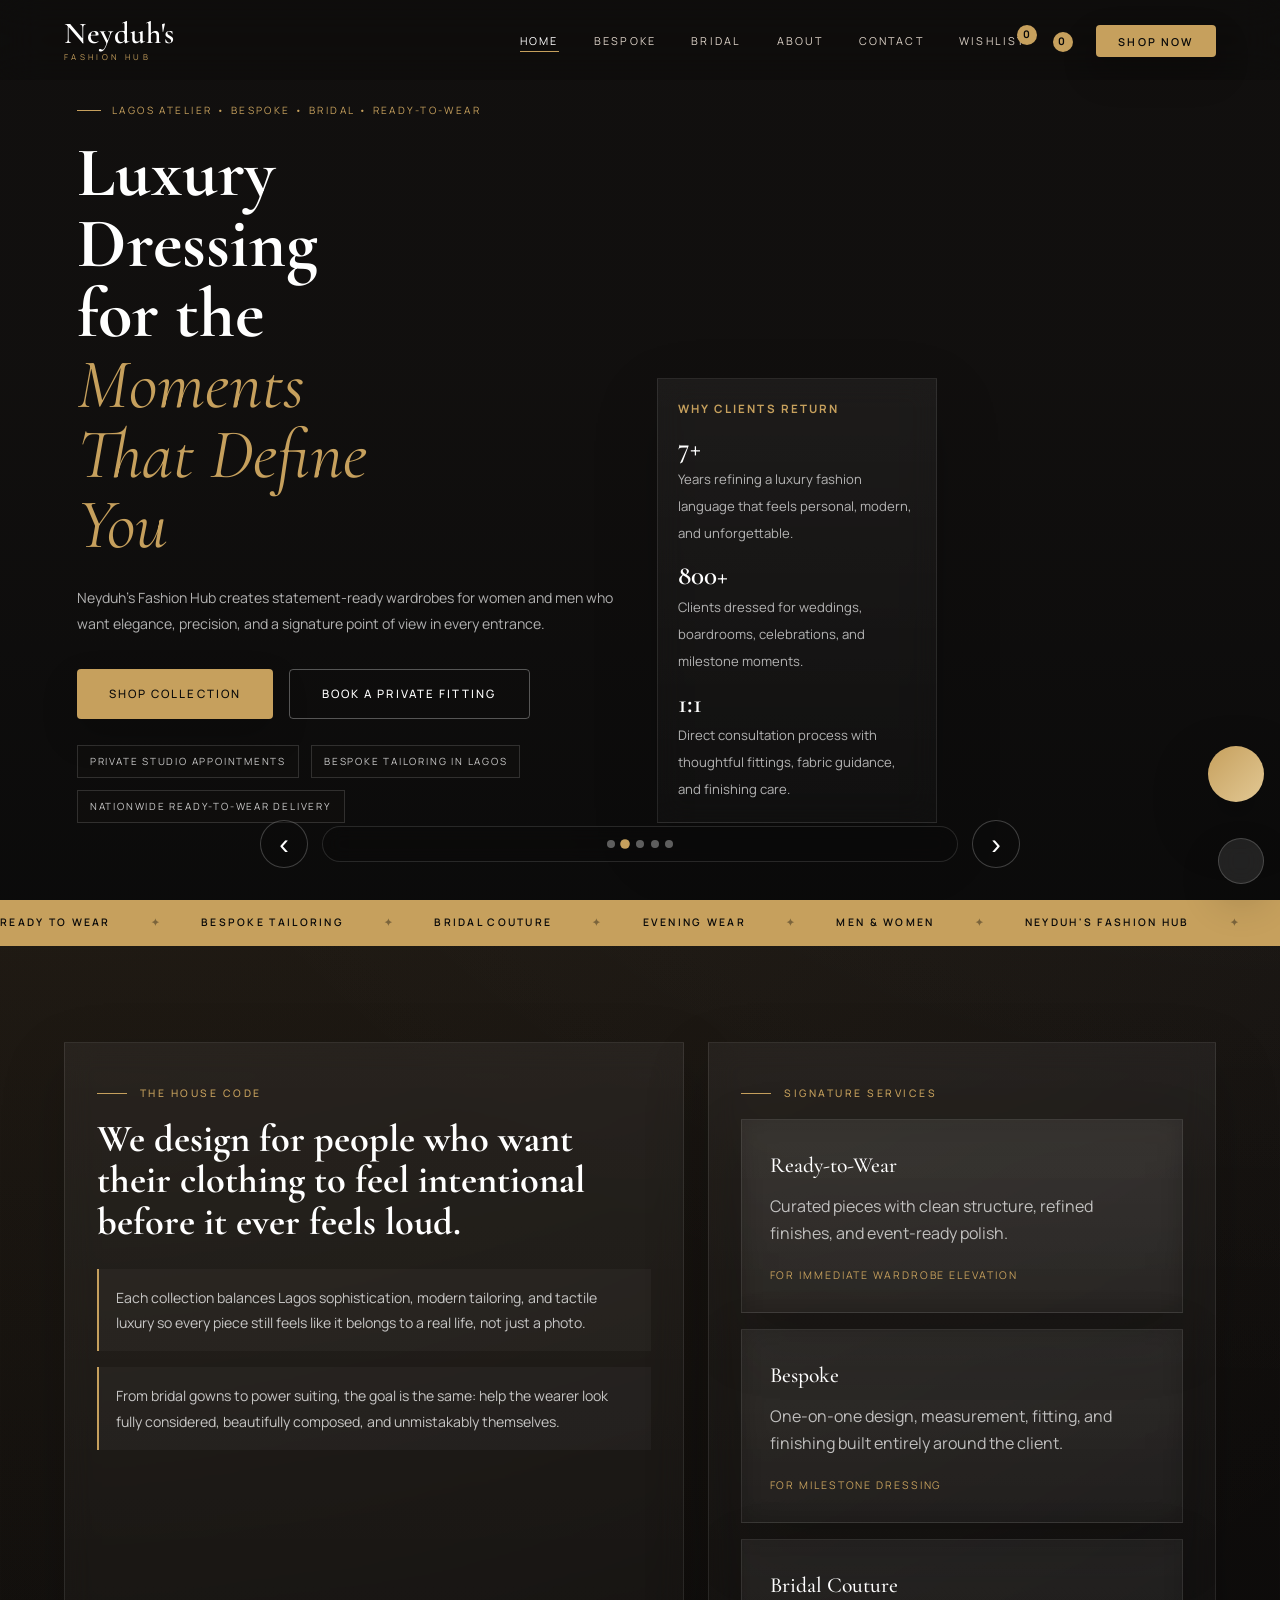
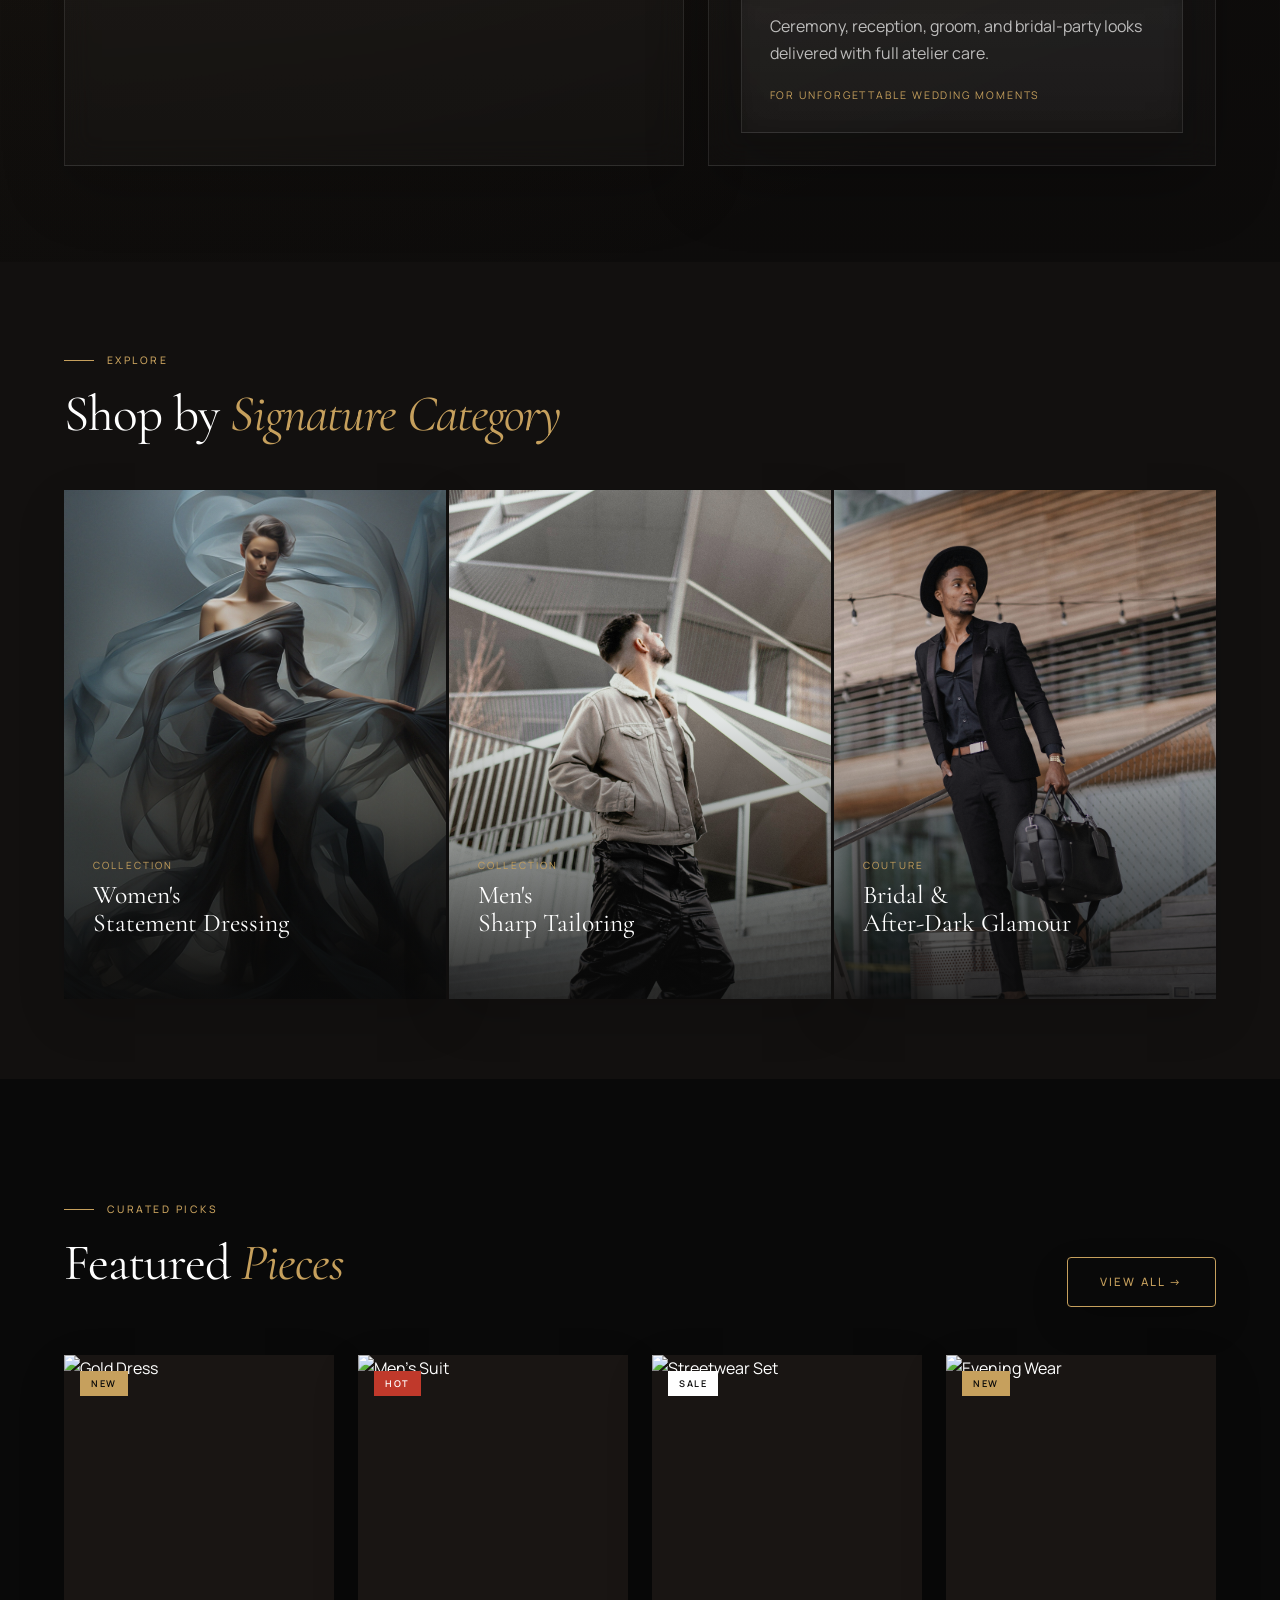
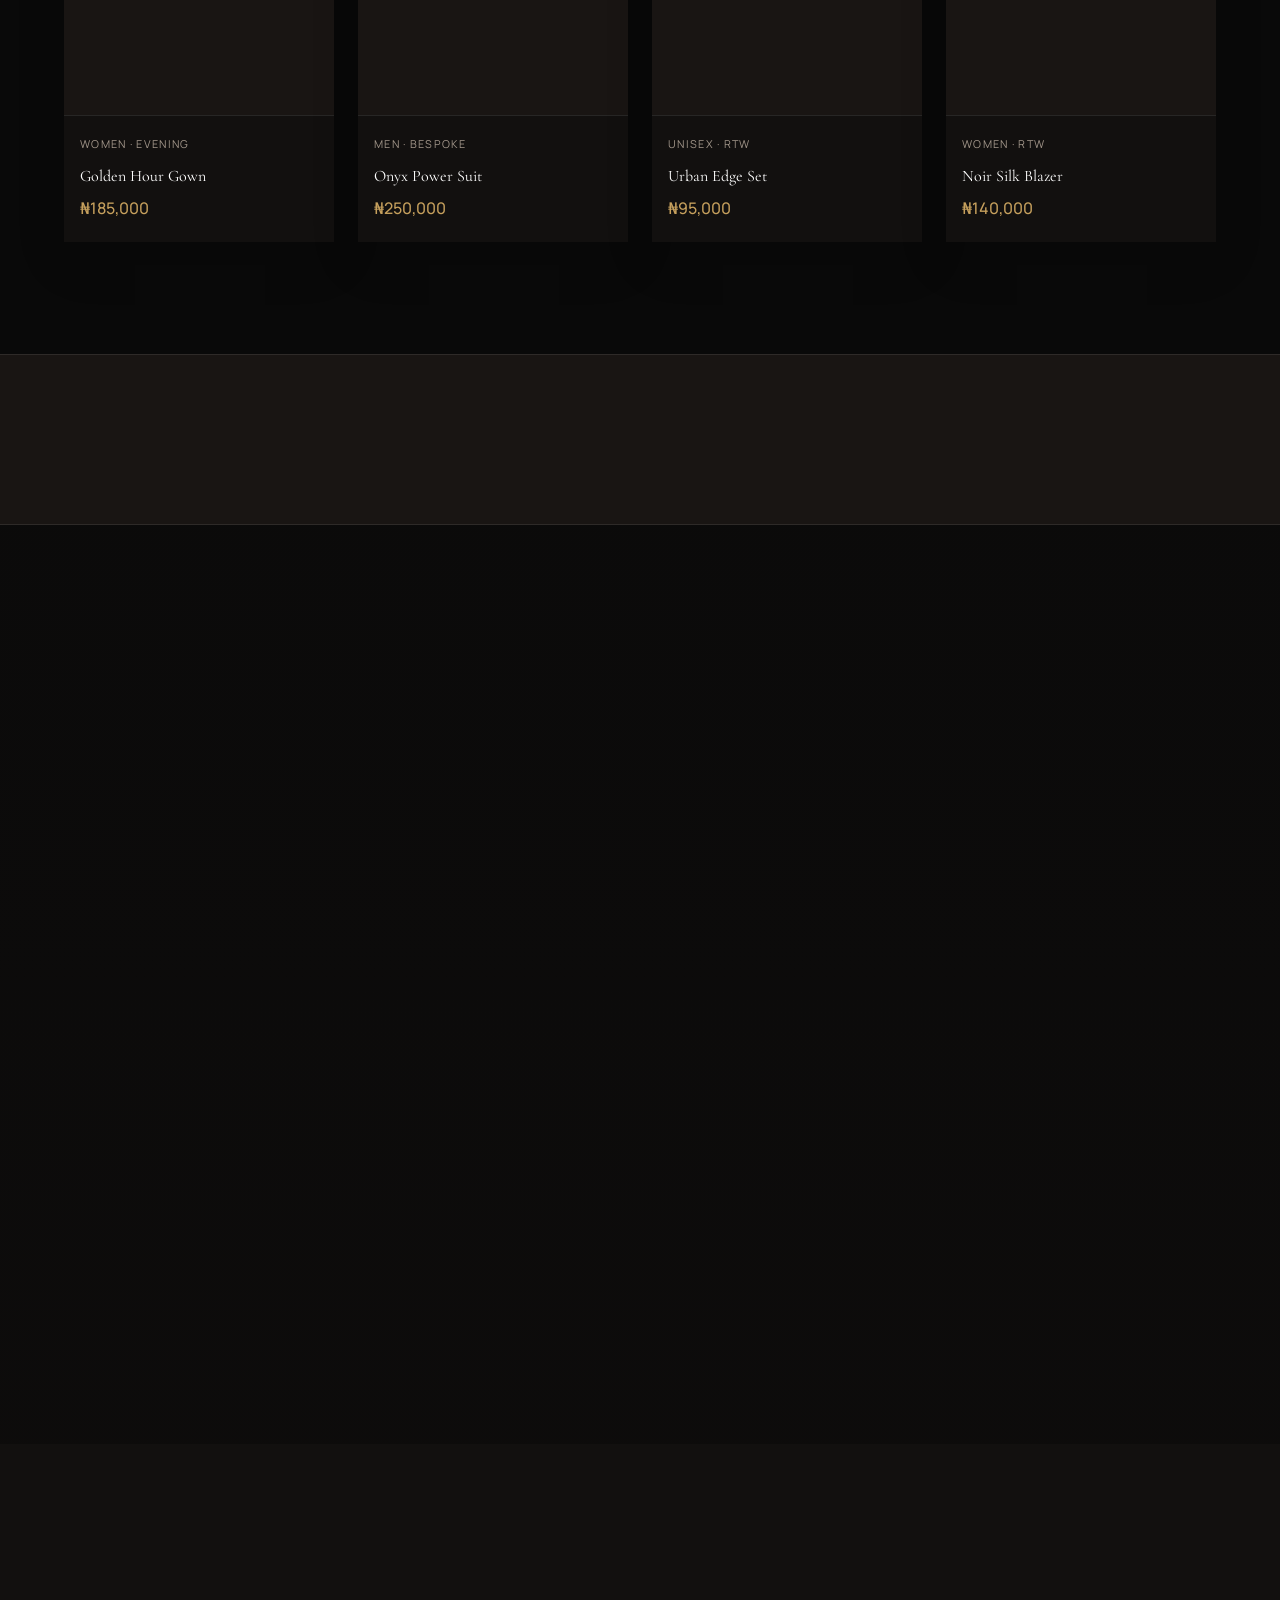
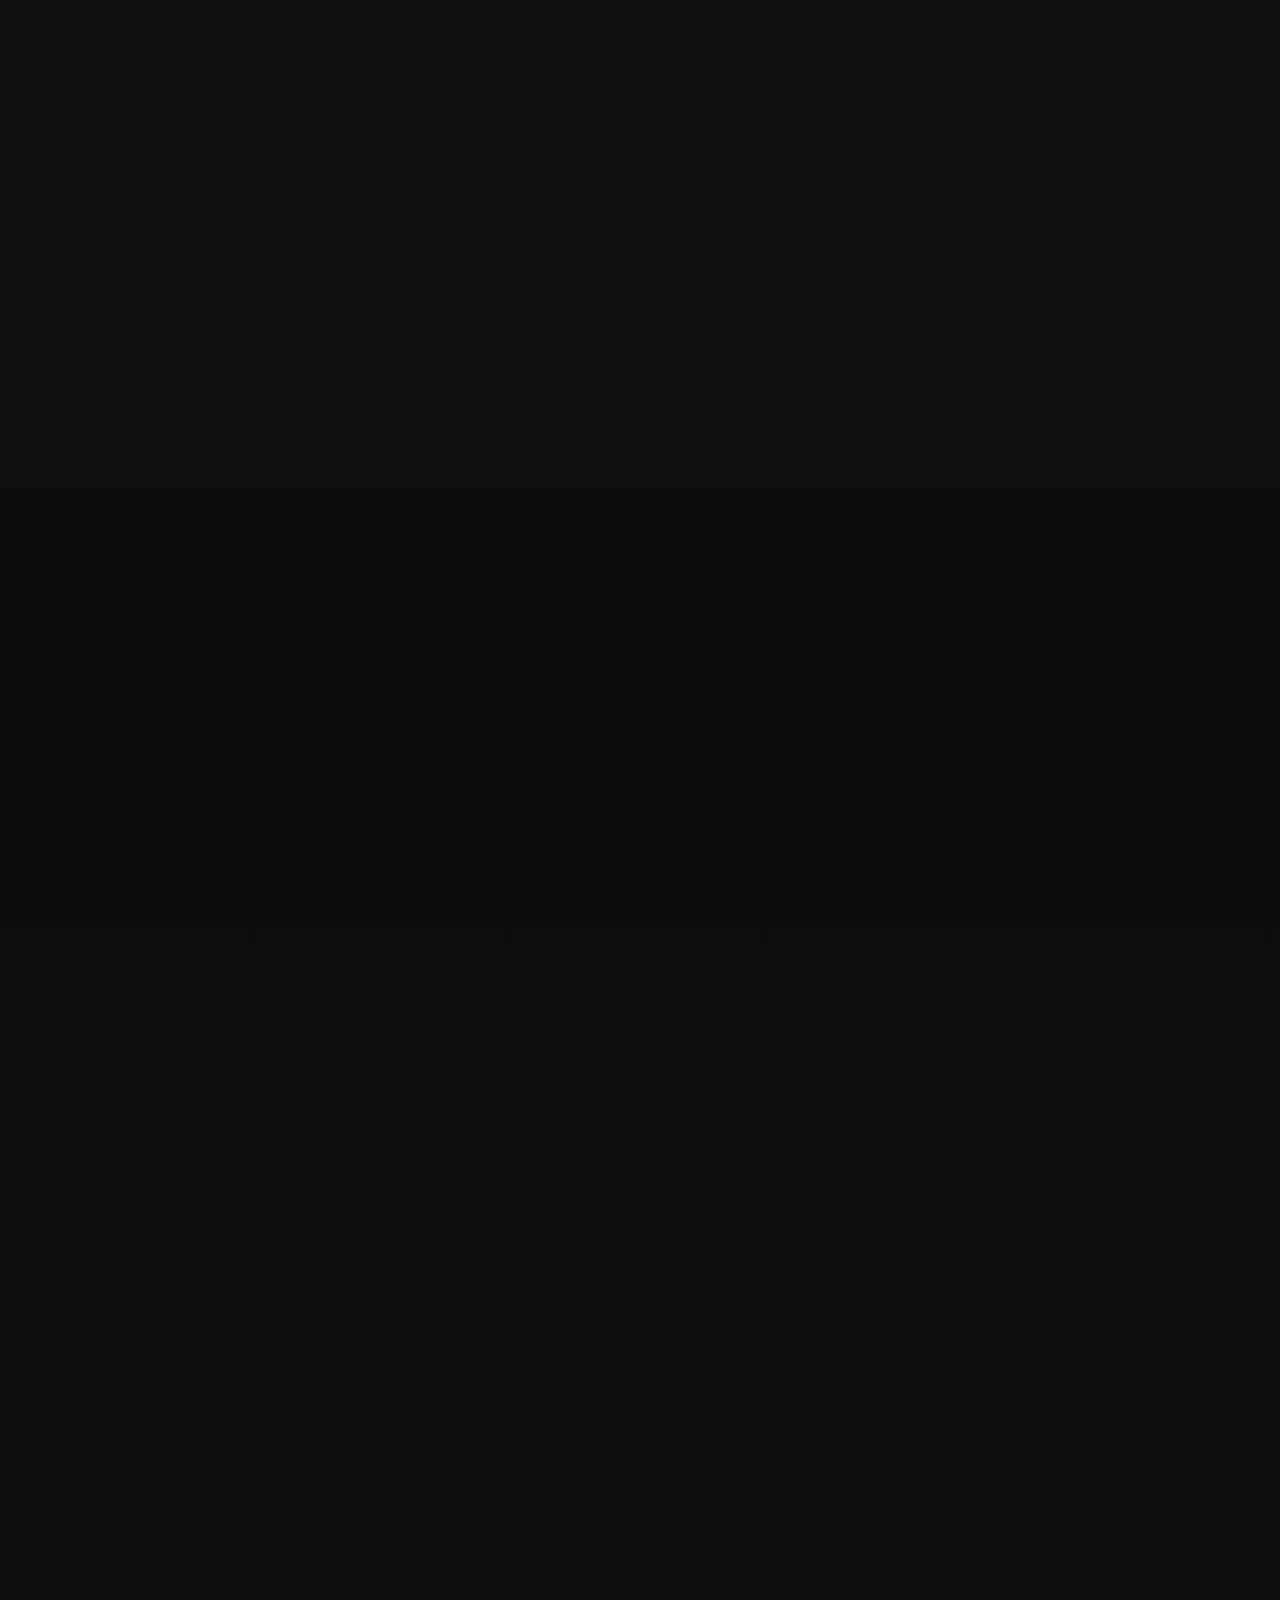
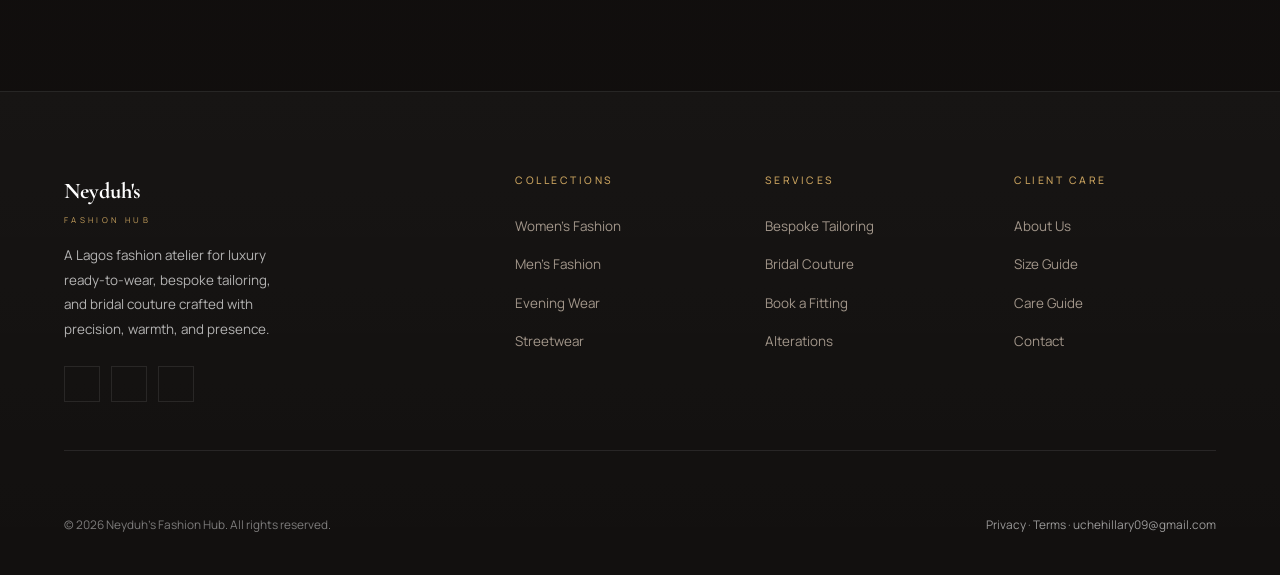
==== commit d553dc17: "Fix: removed some  mistakes" ====
--- a/index.html
+++ b/index.html
@@ -233,7 +233,7 @@
       <div class="featured-info">
         <div class="featured-type">Unisex · RTW</div>
         <div class="featured-name">Urban Edge Set</div>
-        <div class="featured-price">₦95,000 <del>₦130,000</del></div>
+        <div class="featured-price">₦95,000</div>
       </div>
     </div>
     <div class="featured-card reveal">
--- a/style.css
+++ b/style.css
@@ -793,10 +793,11 @@
 .shop-card-actions {
   position: absolute;
   bottom: 1rem;
-  left: 1rem;
   right: 1rem;
   display: flex;
+  flex-direction: column;
   gap: 0.5rem;
+  align-items: flex-end;
   opacity: 0;
   transform: translateY(8px);
   transition: var(--trans);
@@ -804,33 +805,57 @@
 }
 .shop-card:hover .shop-card-actions { opacity: 1; transform: translateY(0); }
 .action-btn {
-  flex: 1;
+  width: 44px;
+  height: 44px;
   background: var(--gold);
   color: var(--black);
   border: none;
-  padding: 0.6rem;
+  border-radius: 50%;
+  display: flex;
+  align-items: center;
+  justify-content: center;
+  font-size: 1.35rem;
   font-family: var(--sans);
-  font-size: 0.65rem;
-  letter-spacing: 0.14em;
-  text-transform: uppercase;
-  font-weight: 600;
+  font-weight: 700;
   cursor: pointer;
   transition: var(--trans);
+  box-shadow: 0 2px 8px rgba(0,0,0,0.10);
+  margin-bottom: 0.1rem;
 }
 .action-btn:hover { background: var(--gold-light); }
-.action-btn-outline {
-  flex: 0 0 42px;
-  background: rgba(10,10,10,0.85);
-  border: 1px solid rgba(255,255,255,0.2);
+
+/* Remove outline style, all action-btns unified above */
+
+.action-btn i {
+  font-size: 1.35rem;
+  font-weight: 900;
+}
+
+.action-btn-enquire {
+  background: var(--gold);
+  color: var(--black);
+}
+.action-btn-cart {
+  background: var(--black);
+  color: var(--gold);
+}
+.action-btn-wishlist {
+  background: var(--white);
+  color: var(--gold);
+}
+/* Add hover effects for each */
+.action-btn-enquire:hover {
+  background: var(--gold-light);
+  color: var(--black);
+}
+.action-btn-cart:hover {
+  background: var(--gold);
+  color: var(--black);
+}
+.action-btn-wishlist:hover {
+  background: var(--gold);
   color: var(--white);
-  display: flex;
-  align-items: center;
-  justify-content: center;
-  font-size: 1rem;
-  cursor: pointer;
-  transition: var(--trans);
-}
-.action-btn-outline:hover { border-color: var(--gold); color: var(--gold); }
+}
 
 .shop-card-info {
   padding: 1.2rem 1.2rem 1.4rem;
@@ -1032,7 +1057,6 @@
   outline: none;
   resize: none;
   transition: border-color var(--trans);
-  -webkit-appearance: none;
 }
 .form-group input::placeholder,
 .form-group textarea::placeholder { color: #444; }
@@ -1358,7 +1382,7 @@
    ANIMATIONS & REVEAL
 ══════════════════════════════ */
 @keyframes fadeUp {
-  from { opacity: 0; transform: translateY(22px); }
+  from { opacity: 0.12; transform: translateY(22px); }
   to   { opacity: 1; transform: translateY(0); }
 }
 @keyframes fadeIn {
@@ -1961,7 +1985,7 @@
   .hero-btns { flex-direction: column; }
 }
 
-@media (max-width: 420px) {
+@media (max-width: 480px) {
   .shop-grid { grid-template-columns: 1fr; }
   .featured-grid { grid-template-columns: 1fr; }
 }
